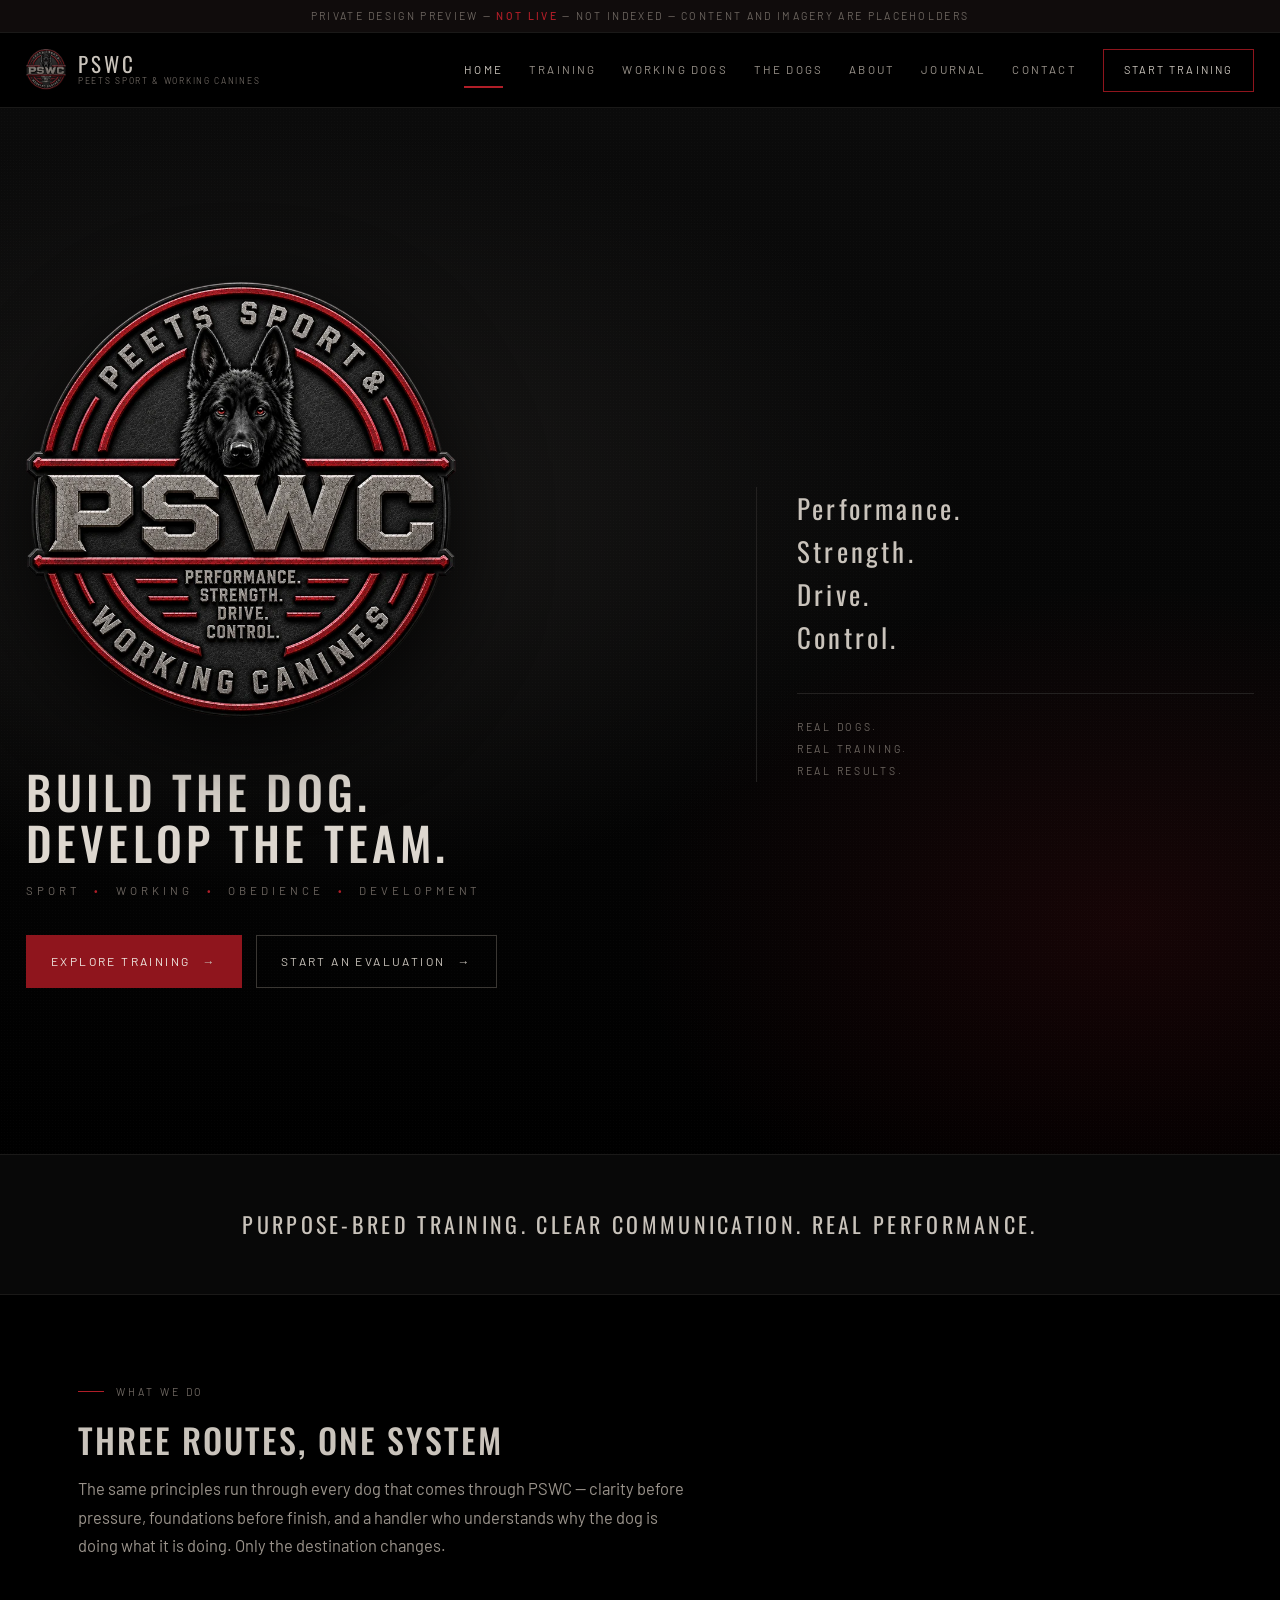
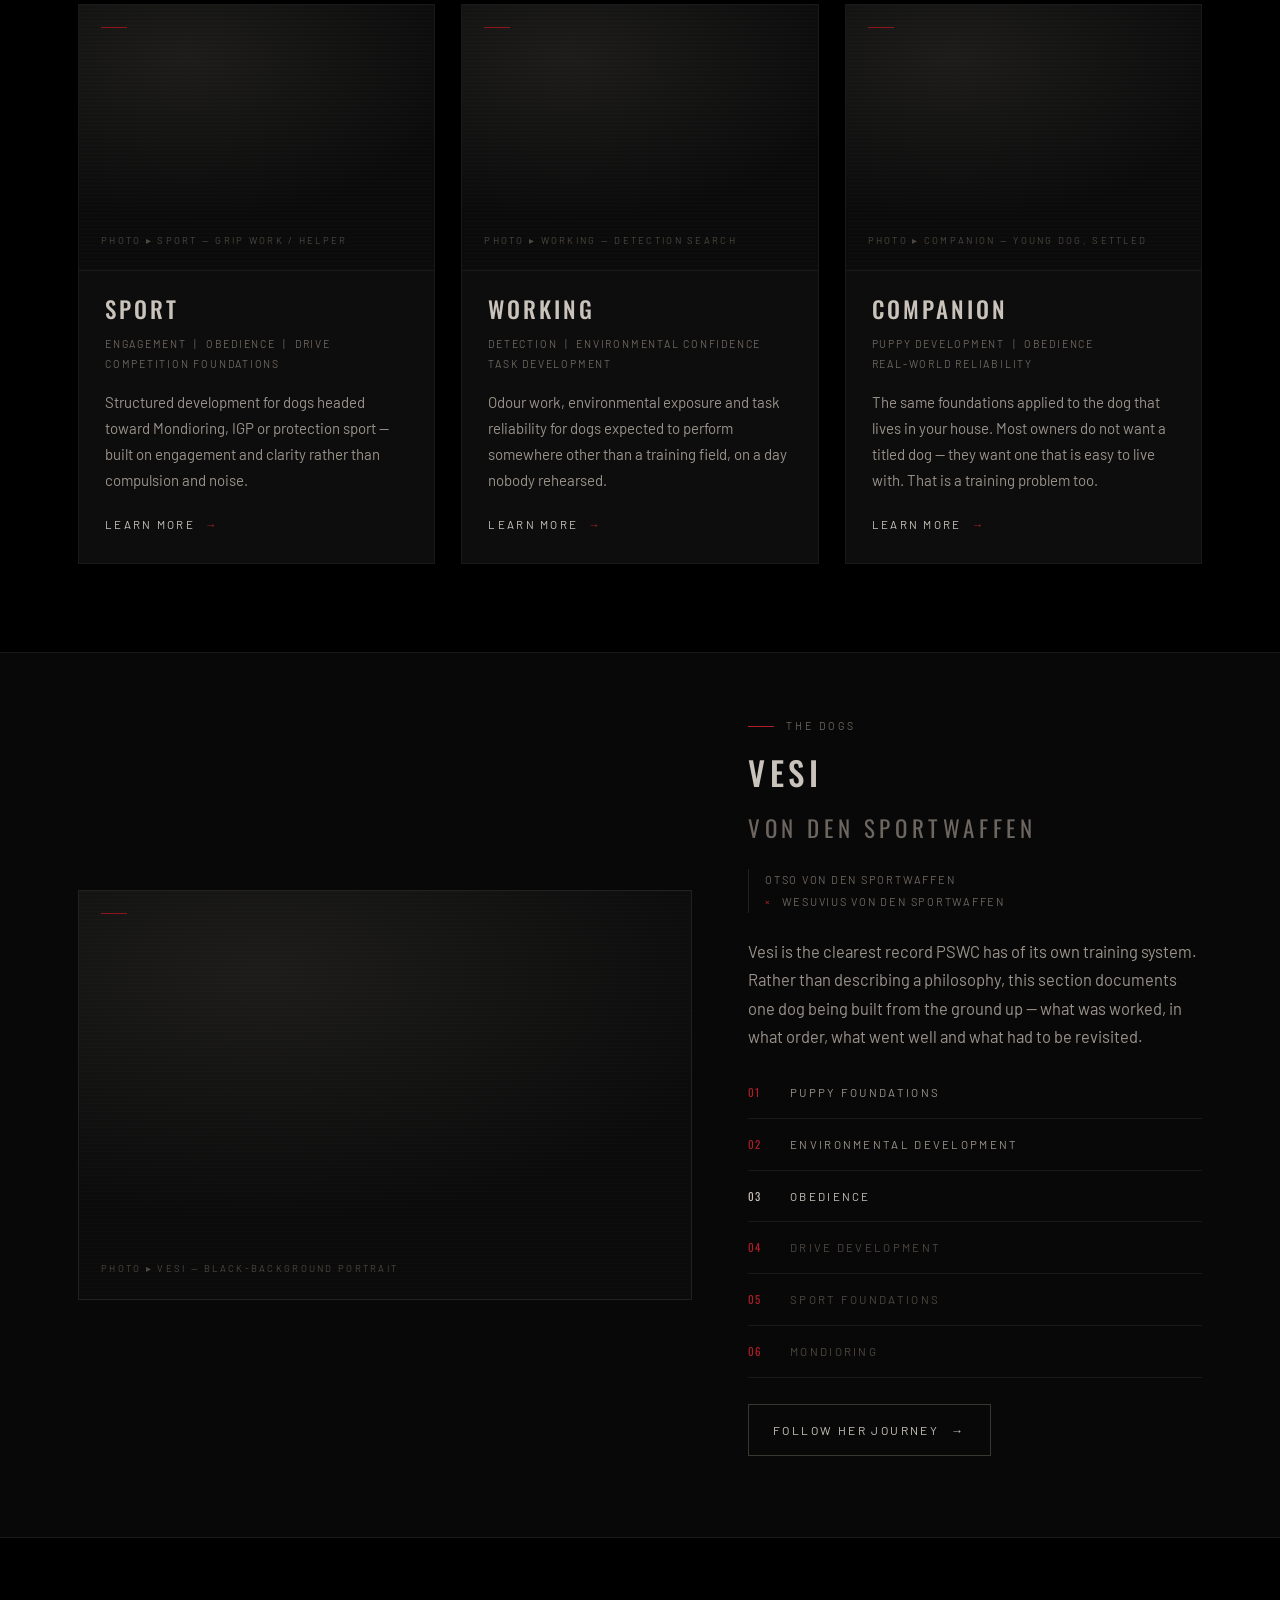
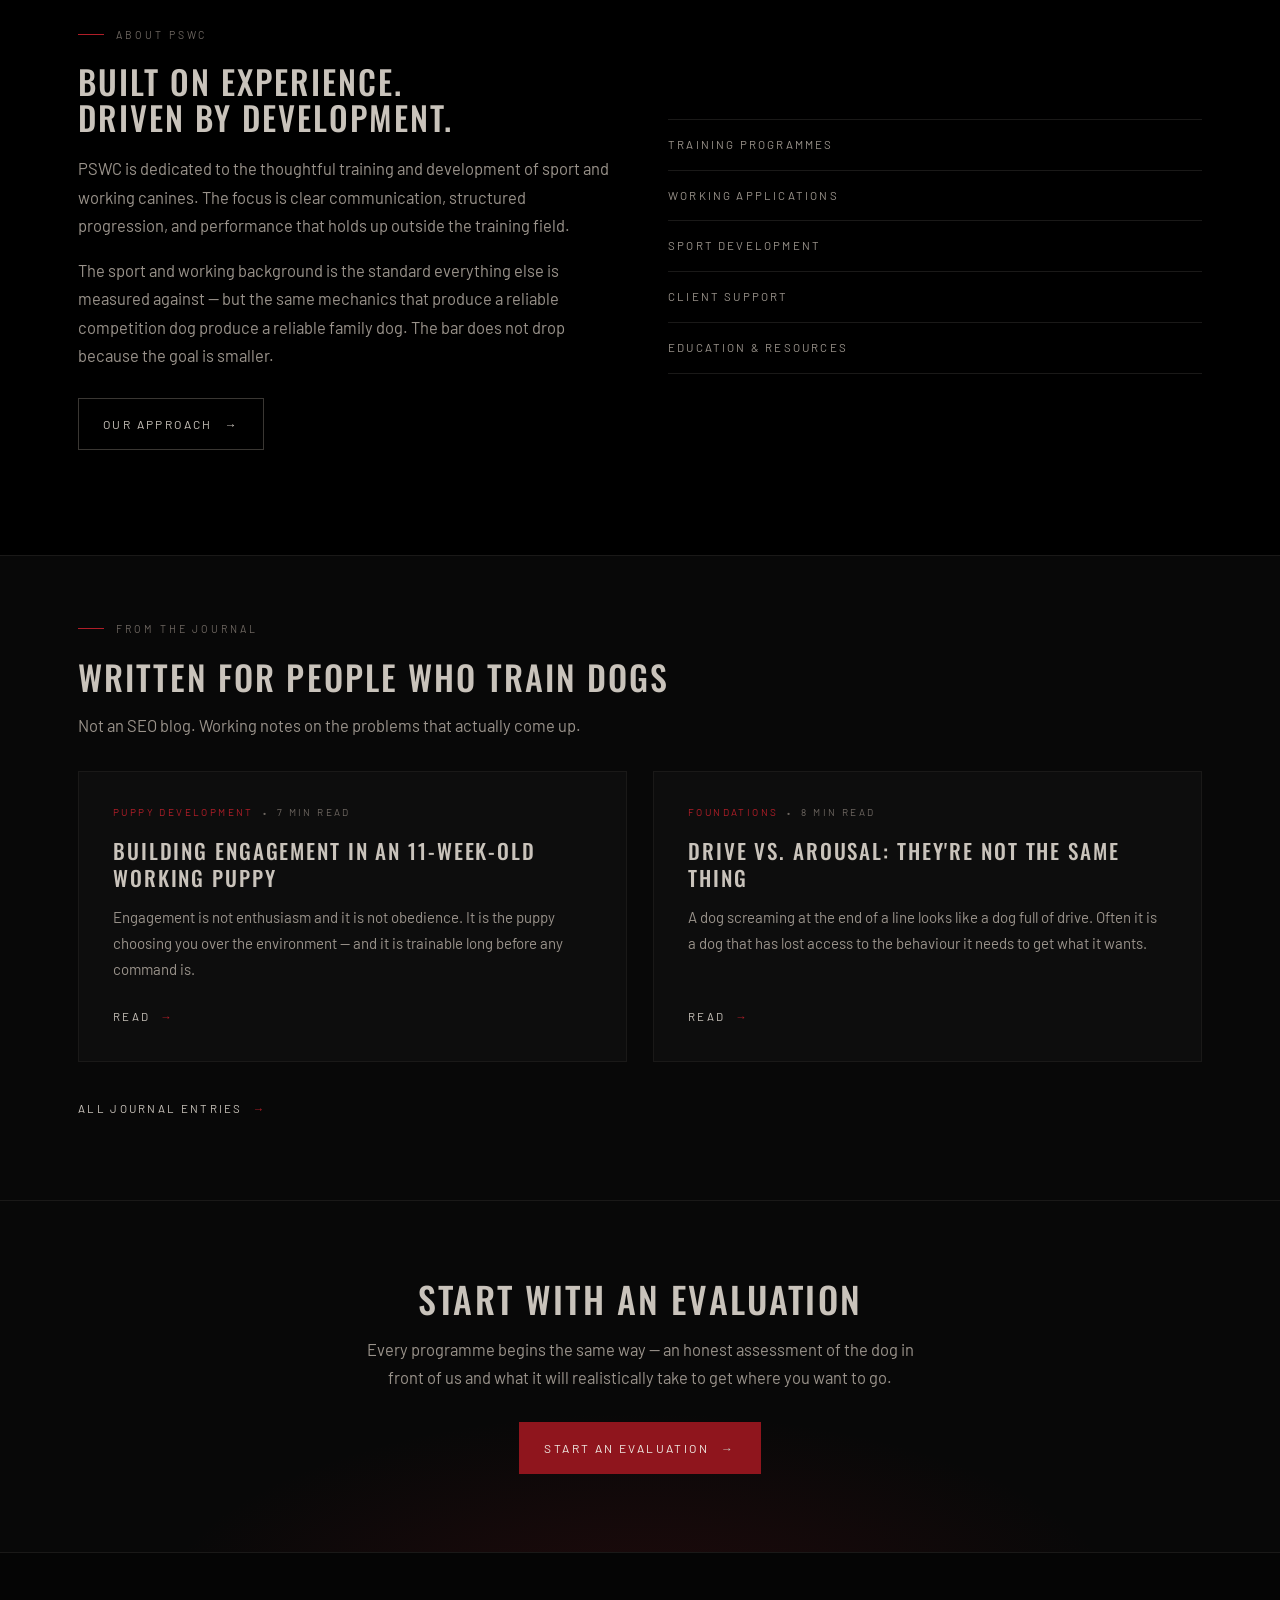
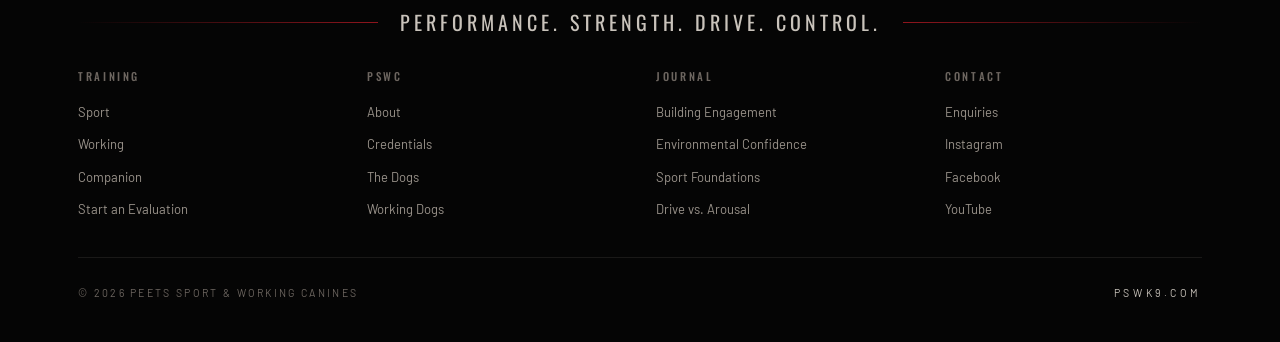
==== pswc/index.html @ 01bd0125 "Add PSWC design preview under /pswc Private, non-live preview of a site for Scott (Peets Sport & Wor" ====
<!doctype html>
<html lang="en">
<head>
<meta charset="utf-8">
<meta name="viewport" content="width=device-width, initial-scale=1">
<title>Home | PSWC — Peets Sport &amp; Working Canines</title>
<meta name="description" content="PSWC — Peets Sport & Working Canines. Sport, working and companion dog training. Performance. Strength. Drive. Control.">

<!-- ==== PRIVATE PREVIEW: keep search engines out ==================== -->
<meta name="robots" content="noindex, nofollow, noarchive, nosnippet, noimageindex, notranslate">
<meta name="googlebot" content="noindex, nofollow, noarchive, nosnippet, noimageindex">
<meta name="bingbot" content="noindex, nofollow, noarchive, nosnippet">
<meta name="slurp" content="noindex, nofollow">
<meta name="duckduckbot" content="noindex, nofollow">
<meta name="baiduspider" content="noindex, nofollow">
<meta name="yandex" content="noindex, nofollow">
<meta name="AdsBot-Google" content="noindex, nofollow">
<meta name="GPTBot" content="noindex, nofollow">
<meta name="CCBot" content="noindex, nofollow">
<meta name="ClaudeBot" content="noindex, nofollow">
<meta name="referrer" content="no-referrer">
<!-- No Open Graph / Twitter cards on purpose: nothing to unfurl in link previews. -->
<!-- ================================================================== -->

<link rel="icon" href="assets/img/favicon.png" type="image/png">
<link rel="preconnect" href="https://fonts.googleapis.com">
<link rel="preconnect" href="https://fonts.gstatic.com" crossorigin>
<link href="https://fonts.googleapis.com/css2?family=Oswald:wght@300;400;500;600&family=Barlow:wght@300;400;500;600&display=swap" rel="stylesheet">
<link rel="stylesheet" href="assets/css/site.css">
</head>
<body>

<!-- Delete this strip before the site goes live -->
<div class="preview-strip">Private design preview &mdash; <b>not live</b> &mdash; not indexed &mdash; content and imagery are placeholders</div>

<header class="nav">
  <div class="nav-inner">
    <a class="brand" href="index.html">
      <img src="assets/img/pswc-mark.png" alt="PSWC seal">
      <span class="brand-text">
        <span class="b1">PSWC</span>
        <span class="b2">Peets Sport &amp; Working Canines</span>
      </span>
    </a>
    <button class="nav-toggle" aria-expanded="false" aria-controls="navLinks">Menu</button>
    <nav class="nav-links" id="navLinks">
      <a href="index.html" class="is-active">Home</a>
      <a href="training.html">Training</a>
      <a href="working-dogs.html">Working Dogs</a>
      <a href="the-dogs.html">The Dogs</a>
      <a href="about.html">About</a>
      <a href="journal.html">Journal</a>
      <a href="contact.html">Contact</a>
      <a href="contact.html" class="nav-cta">Start Training</a>
    </nav>
  </div>
</header>

<main>

  <section class="hero">
    <div class="hero-inner">
      <div>
        <picture>
          <source srcset="assets/img/pswc-logo.webp" type="image/webp">
          <img class="hero-logo" src="assets/img/pswc-logo.png" alt="Peets Sport &amp; Working Canines">
        </picture>
        <h1>Build the dog.<br>Develop the team.</h1>
        <p class="sub">Sport <span>&bull;</span> Working <span>&bull;</span> Obedience <span>&bull;</span> Development</p>
        <div class="hero-actions">
          <a class="btn btn-primary" href="training.html">Explore Training <span class="arw">&rarr;</span></a>
          <a class="btn btn-ghost" href="contact.html">Start an Evaluation <span class="arw">&rarr;</span></a>
        </div>
      </div>
      <aside class="hero-side">
        <div class="pillars">
          <span>Performance.</span>
          <span>Strength.</span>
          <span>Drive.</span>
          <span>Control.</span>
        </div>
        <div class="kicker">
          Real dogs.<br>Real training.<br>Real results.
        </div>
      </aside>
    </div>
  </section>

  <div class="band">
    <div class="wrap">
      <p>Purpose-bred training. Clear communication. Real performance.</p>
    </div>
  </div>

  <section>
    <div class="wrap">
      <div class="section-head">
        <div class="eyebrow">What we do</div>
        <h2>Three routes, one system</h2>
        <p>The same principles run through every dog that comes through PSWC &mdash; clarity before pressure, foundations before finish, and a handler who understands why the dog is doing what it is doing. Only the destination changes.</p>
      </div>
      <div class="cards">

        <a class="card" href="training.html#sport">
          <div class="plate ratio-4x3"><span class="slot">Photo &#9656; Sport &mdash; grip work / helper</span></div>
          <div class="card-body">
            <h3>Sport</h3>
            <div class="tags">Engagement &nbsp;|&nbsp; Obedience &nbsp;|&nbsp; Drive<br>Competition Foundations</div>
            <p>Structured development for dogs headed toward Mondioring, IGP or protection sport &mdash; built on engagement and clarity rather than compulsion and noise.</p>
            <span class="link-more">Learn more <span class="arw">&rarr;</span></span>
          </div>
        </a>

        <a class="card" href="training.html#working">
          <div class="plate ratio-4x3"><span class="slot">Photo &#9656; Working &mdash; detection search</span></div>
          <div class="card-body">
            <h3>Working</h3>
            <div class="tags">Detection &nbsp;|&nbsp; Environmental Confidence<br>Task Development</div>
            <p>Odour work, environmental exposure and task reliability for dogs expected to perform somewhere other than a training field, on a day nobody rehearsed.</p>
            <span class="link-more">Learn more <span class="arw">&rarr;</span></span>
          </div>
        </a>

        <a class="card" href="training.html#companion">
          <div class="plate ratio-4x3"><span class="slot">Photo &#9656; Companion &mdash; young dog, settled</span></div>
          <div class="card-body">
            <h3>Companion</h3>
            <div class="tags">Puppy Development &nbsp;|&nbsp; Obedience<br>Real-World Reliability</div>
            <p>The same foundations applied to the dog that lives in your house. Most owners do not want a titled dog &mdash; they want one that is easy to live with. That is a training problem too.</p>
            <span class="link-more">Learn more <span class="arw">&rarr;</span></span>
          </div>
        </a>

      </div>
    </div>
  </section>

  <section class="tight" style="background:#080808;border-top:1px solid #1a1918;border-bottom:1px solid #1a1918">
    <div class="wrap">
      <div class="split wide-left">
        <div class="plate ratio-3x2"><span class="slot">Photo &#9656; Vesi &mdash; black-background portrait</span></div>
        <div>
          <div class="eyebrow">The Dogs</div>
          <h2 class="dog-name">Vesi</h2>
          <div class="dog-kennel">von den Sportwaffen</div>
          <div class="pedigree">
            Otso von den Sportwaffen<br>
            <span class="x">&times;</span> Wesuvius von den Sportwaffen
          </div>
          <p>Vesi is the clearest record PSWC has of its own training system. Rather than describing a philosophy, this section documents one dog being built from the ground up &mdash; what was worked, in what order, what went well and what had to be revisited.</p>
          <ul class="steps">
            <li><span class="n">01</span> Puppy Foundations</li>
            <li><span class="n">02</span> Environmental Development</li>
            <li class="is-current"><span class="n">03</span> Obedience</li>
            <li class="is-future"><span class="n">04</span> Drive Development</li>
            <li class="is-future"><span class="n">05</span> Sport Foundations</li>
            <li class="is-future"><span class="n">06</span> Mondioring</li>
          </ul>
          <p style="margin-top:26px"><a class="btn btn-ghost" href="the-dogs.html">Follow her journey <span class="arw">&rarr;</span></a></p>
        </div>
      </div>
    </div>
  </section>

  <section>
    <div class="wrap">
      <div class="split">
        <div>
          <div class="eyebrow">About PSWC</div>
          <h2>Built on experience.<br>Driven by development.</h2>
          <p>PSWC is dedicated to the thoughtful training and development of sport and working canines. The focus is clear communication, structured progression, and performance that holds up outside the training field.</p>
          <p>The sport and working background is the standard everything else is measured against &mdash; but the same mechanics that produce a reliable competition dog produce a reliable family dog. The bar does not drop because the goal is smaller.</p>
          <p style="margin-top:28px"><a class="btn btn-ghost" href="about.html">Our approach <span class="arw">&rarr;</span></a></p>
        </div>
        <div>
          <ul class="rules">
            <li>Training Programmes</li>
            <li>Working Applications</li>
            <li>Sport Development</li>
            <li>Client Support</li>
            <li>Education &amp; Resources</li>
          </ul>
        </div>
      </div>
    </div>
  </section>

  <section class="tight" style="background:#080808;border-top:1px solid #1a1918">
    <div class="wrap">
      <div class="section-head" style="margin-bottom:32px">
        <div class="eyebrow">From the Journal</div>
        <h2>Written for people who train dogs</h2>
        <p>Not an SEO blog. Working notes on the problems that actually come up.</p>
      </div>
      <div class="posts">
        <a class="post" href="journal-engagement.html">
          <div class="meta"><em>Puppy Development</em> &nbsp;&bull;&nbsp; 7 min read</div>
          <h3>Building Engagement in an 11-Week-Old Working Puppy</h3>
          <p>Engagement is not enthusiasm and it is not obedience. It is the puppy choosing you over the environment &mdash; and it is trainable long before any command is.</p>
          <span class="link-more">Read <span class="arw">&rarr;</span></span>
        </a>
        <a class="post" href="journal-drive-vs-arousal.html">
          <div class="meta"><em>Foundations</em> &nbsp;&bull;&nbsp; 8 min read</div>
          <h3>Drive vs. Arousal: They're Not the Same Thing</h3>
          <p>A dog screaming at the end of a line looks like a dog full of drive. Often it is a dog that has lost access to the behaviour it needs to get what it wants.</p>
          <span class="link-more">Read <span class="arw">&rarr;</span></span>
        </a>
      </div>
      <p style="margin-top:30px"><a class="link-more" href="journal.html">All journal entries <span class="arw">&rarr;</span></a></p>
    </div>
  </section>

  <div class="cta-band">
    <div class="wrap">
      <h2>Start with an evaluation</h2>
      <p>Every programme begins the same way &mdash; an honest assessment of the dog in front of us and what it will realistically take to get where you want to go.</p>
      <a class="btn btn-primary" href="contact.html">Start an Evaluation <span class="arw">&rarr;</span></a>
    </div>
  </div>

</main>

  <footer class="footer">
    <div class="wrap">
      <div class="footer-rule">
        <span></span>
        <p>Performance. Strength. Drive. Control.</p>
        <span></span>
      </div>
      <div class="footer-cols">
        <div>
          <h4>Training</h4>
          <a href="training.html">Sport</a>
          <a href="training.html#working">Working</a>
          <a href="training.html#companion">Companion</a>
          <a href="contact.html">Start an Evaluation</a>
        </div>
        <div>
          <h4>PSWC</h4>
          <a href="about.html">About</a>
          <a href="about.html#credentials">Credentials</a>
          <a href="the-dogs.html">The Dogs</a>
          <a href="working-dogs.html">Working Dogs</a>
        </div>
        <div>
          <h4>Journal</h4>
          <a href="journal-engagement.html">Building Engagement</a>
          <a href="journal-environmental-confidence.html">Environmental Confidence</a>
          <a href="journal-sport-foundations.html">Sport Foundations</a>
          <a href="journal-drive-vs-arousal.html">Drive vs. Arousal</a>
        </div>
        <div>
          <h4>Contact</h4>
          <a href="contact.html">Enquiries</a>
          <a href="#" data-slot="instagram">Instagram</a>
          <a href="#" data-slot="facebook">Facebook</a>
          <a href="#" data-slot="youtube">YouTube</a>
        </div>
      </div>
      <div class="footer-base">
        <div>&copy; 2026 Peets Sport &amp; Working Canines</div>
        <div class="dom">PSWK9.COM</div>
      </div>
    </div>
  </footer>

  <script>
    document.querySelector('.nav-toggle').addEventListener('click', function () {
      var links = document.getElementById('navLinks');
      var open = links.classList.toggle('is-open');
      this.setAttribute('aria-expanded', open ? 'true' : 'false');
    });
  </script>

</body>
</html>
---- pswc/assets/css/site.css ----
/* ==========================================================================
   PSWC — Peets Sport & Working Canines
   Private design preview. Palette sampled from the PSWC seal:
   black / stone-gray / oxblood.
   ========================================================================== */

:root{
  --black:#000000;
  --ink:#080808;
  --panel:#0d0d0d;
  --panel-2:#131313;
  --line:#232120;
  --line-soft:#1a1918;

  --stone:#c9c3bb;        /* headings */
  --stone-mid:#9a938b;    /* body */
  --stone-dim:#6d6660;    /* meta */

  --ox:#8f151d;           /* oxblood — used sparingly */
  --ox-bright:#b01e28;
  --ox-glow:rgba(143,21,29,.45);

  --measure:68ch;
  --wrap:1180px;
  --nav-h:74px;

  --f-display:'Oswald','Barlow Condensed','Arial Narrow',sans-serif;
  --f-body:'Barlow','Helvetica Neue',Arial,sans-serif;
}

*{box-sizing:border-box}
html{-webkit-text-size-adjust:100%;scroll-behavior:smooth}
body{
  margin:0;
  background:var(--black);
  color:var(--stone-mid);
  font-family:var(--f-body);
  font-size:16.5px;
  line-height:1.72;
  -webkit-font-smoothing:antialiased;
}
img{max-width:100%;display:block}
a{color:inherit}

h1,h2,h3,h4,.display{
  font-family:var(--f-display);
  font-weight:500;
  color:var(--stone);
  text-transform:uppercase;
  letter-spacing:.06em;
  line-height:1.1;
  margin:0;
}

.wrap{max-width:var(--wrap);margin:0 auto;padding:0 28px}
.wrap-narrow{max-width:760px;margin:0 auto;padding:0 28px}

/* ---------- preview strip (delete this block + the markup to go live) ---- */
.preview-strip{
  background:#100c0c;
  border-bottom:1px solid var(--line-soft);
  color:var(--stone-dim);
  font-size:10.5px;
  letter-spacing:.22em;
  text-transform:uppercase;
  text-align:center;
  padding:7px 16px;
}
.preview-strip b{color:var(--ox-bright);font-weight:500}

/* ---------- nav ---------------------------------------------------------- */
.nav{
  position:sticky;top:0;z-index:60;
  background:rgba(0,0,0,.92);
  backdrop-filter:blur(9px);
  border-bottom:1px solid var(--line-soft);
}
.nav-inner{
  max-width:1320px;margin:0 auto;padding:0 26px;
  height:var(--nav-h);
  display:flex;align-items:center;gap:34px;
}
.brand{display:flex;align-items:center;gap:12px;text-decoration:none;flex:0 0 auto}
.brand img{width:40px;height:auto}
.brand-text{line-height:1}
.brand-text .b1{
  font-family:var(--f-display);font-size:21px;letter-spacing:.14em;
  color:var(--stone);display:block;
}
.brand-text .b2{
  font-family:var(--f-body);font-size:8.5px;letter-spacing:.2em;
  color:var(--stone-dim);text-transform:uppercase;display:block;margin-top:3px;
}
.nav-links{display:flex;align-items:center;gap:26px;margin-left:auto}
.nav-links a{
  font-family:var(--f-body);
  font-size:11.5px;letter-spacing:.19em;text-transform:uppercase;
  color:var(--stone-mid);text-decoration:none;
  padding:6px 0;position:relative;white-space:nowrap;
  transition:color .18s ease;
}
.nav-links a:hover{color:var(--stone)}
.nav-links a::after{
  content:"";position:absolute;left:0;right:0;bottom:-2px;height:2px;
  background:var(--ox-bright);transform:scaleX(0);transform-origin:left;
  transition:transform .22s ease;
}
.nav-links a:hover::after,.nav-links a.is-active::after{transform:scaleX(1)}
.nav-links a.is-active{color:var(--stone)}

.nav-cta{
  border:1px solid var(--ox);
  color:var(--stone)!important;
  padding:11px 20px!important;
  font-size:11px!important;letter-spacing:.2em;
  transition:background .2s ease,border-color .2s ease;
}
.nav-cta::after{display:none}
.nav-cta:hover{background:var(--ox);border-color:var(--ox-bright)}

.nav-toggle{
  display:none;margin-left:auto;background:none;border:1px solid var(--line);
  color:var(--stone);font-family:var(--f-body);font-size:11px;letter-spacing:.2em;
  text-transform:uppercase;padding:9px 14px;cursor:pointer;
}

/* ---------- buttons ------------------------------------------------------ */
.btn{
  display:inline-flex;align-items:center;gap:12px;
  font-family:var(--f-body);font-size:12px;letter-spacing:.2em;text-transform:uppercase;
  text-decoration:none;padding:15px 24px;border:1px solid transparent;
  transition:background .2s ease,border-color .2s ease,color .2s ease,gap .2s ease;
}
.btn .arw{color:var(--stone);transition:transform .2s ease}
.btn:hover .arw{transform:translateX(4px)}
.btn-primary{background:var(--ox);color:#efe9e2;border-color:var(--ox)}
.btn-primary:hover{background:var(--ox-bright);border-color:var(--ox-bright)}
.btn-ghost{border-color:#3a3733;color:var(--stone)}
.btn-ghost:hover{border-color:var(--stone-dim);background:rgba(255,255,255,.03)}

.link-more{
  display:inline-flex;align-items:center;gap:10px;
  font-size:11.5px;letter-spacing:.2em;text-transform:uppercase;
  color:var(--stone);text-decoration:none;
}
.link-more .arw{color:var(--ox-bright);transition:transform .2s ease}
.link-more:hover .arw{transform:translateX(5px)}

/* ---------- eyebrow ------------------------------------------------------ */
.eyebrow{
  display:flex;align-items:center;gap:12px;
  font-size:10.5px;letter-spacing:.28em;text-transform:uppercase;
  color:var(--stone-dim);margin-bottom:20px;
}
.eyebrow::before{content:"";width:26px;height:1px;background:var(--ox-bright);flex:0 0 auto}

/* ---------- hero --------------------------------------------------------- */
.hero{
  position:relative;overflow:hidden;
  border-bottom:1px solid var(--line-soft);
  background:
    radial-gradient(1100px 620px at 22% 38%, #1b1a19 0%, rgba(10,10,10,0) 62%),
    radial-gradient(760px 520px at 88% 78%, rgba(143,21,29,.14) 0%, rgba(0,0,0,0) 65%),
    linear-gradient(180deg,#0b0b0b 0%, #000 100%);
}
.hero::after{ /* fine grain so the flat black doesn't band */
  content:"";position:absolute;inset:0;pointer-events:none;opacity:.5;
  background-image:radial-gradient(rgba(255,255,255,.035) 1px, transparent 1px);
  background-size:3px 3px;
}
.hero-inner{
  position:relative;z-index:2;
  max-width:1320px;margin:0 auto;padding:86px 26px 78px;
  display:grid;grid-template-columns:minmax(0,1.15fr) minmax(0,.85fr);
  gap:56px;align-items:center;
}
.hero-logo{width:min(430px,80%);margin:0 0 34px;filter:drop-shadow(0 22px 44px rgba(0,0,0,.85))}
.hero h1{
  font-size:clamp(30px,3.6vw,46px);letter-spacing:.09em;color:#ddd7cf;
  margin-bottom:14px;
}
.hero .sub{
  font-size:11.5px;letter-spacing:.34em;text-transform:uppercase;
  color:var(--stone-dim);margin-bottom:34px;
}
.hero .sub span{color:var(--ox-bright);margin:0 8px}
.hero-actions{display:flex;flex-wrap:wrap;gap:14px}

.hero-side{border-left:1px solid var(--line);padding-left:40px}
.hero-side .pillars{
  font-family:var(--f-display);font-size:clamp(20px,2.1vw,27px);
  letter-spacing:.12em;color:var(--stone);line-height:1.6;
}
.hero-side .pillars span{display:block}
.hero-side .kicker{
  margin-top:34px;padding-top:22px;border-top:1px solid var(--line);
  font-size:10.5px;letter-spacing:.26em;text-transform:uppercase;color:var(--stone-dim);
  line-height:2.1;
}

/* ---------- statement band ---------------------------------------------- */
.band{
  border-bottom:1px solid var(--line-soft);
  background:var(--ink);
  padding:52px 0;text-align:center;
}
.band p{
  margin:0 auto;max-width:900px;
  font-family:var(--f-display);font-size:clamp(15px,1.85vw,22px);
  letter-spacing:.15em;text-transform:uppercase;color:var(--stone);line-height:1.6;
}

/* ---------- sections ----------------------------------------------------- */
section{padding:88px 0}
section.tight{padding:64px 0}
.section-head{margin-bottom:44px;max-width:720px}
.section-head h2{font-size:clamp(24px,2.7vw,34px);margin-bottom:16px}
.section-head p{margin:0;max-width:var(--measure)}

/* ---------- photo plate (placeholder for Scott's own photography) -------- */
.plate{
  position:relative;
  background:
    radial-gradient(120% 90% at 30% 20%, #1d1c1b 0%, #0b0b0b 68%),
    linear-gradient(160deg,#151413 0%,#070707 100%);
  border:1px solid var(--line);
  display:flex;align-items:flex-end;justify-content:flex-start;
  overflow:hidden;
}
.plate::before{
  content:"";position:absolute;inset:0;
  background-image:linear-gradient(rgba(255,255,255,.02) 1px,transparent 1px);
  background-size:100% 4px;opacity:.6;
}
.plate::after{
  content:"";position:absolute;left:22px;top:22px;width:26px;height:1px;background:var(--ox);
}
.plate .slot{
  position:relative;z-index:2;padding:22px;
  font-size:9.5px;letter-spacing:.24em;text-transform:uppercase;color:#4e4842;
}
.plate.ratio-4x3{aspect-ratio:4/3}
.plate.ratio-3x2{aspect-ratio:3/2}
.plate.ratio-1x1{aspect-ratio:1/1}
.plate.ratio-tall{aspect-ratio:3/4}
.plate.ratio-wide{aspect-ratio:16/7}

/* ---------- three cards -------------------------------------------------- */
.cards{display:grid;grid-template-columns:repeat(3,1fr);gap:26px}
.card{
  background:var(--panel);border:1px solid var(--line-soft);
  display:flex;flex-direction:column;
  text-decoration:none;
  transition:border-color .25s ease,transform .25s ease,background .25s ease;
}
.card:hover{border-color:#3a3330;transform:translateY(-4px);background:var(--panel-2)}
.card .plate{border:0;border-bottom:1px solid var(--line-soft)}
.card-body{padding:26px 26px 28px;display:flex;flex-direction:column;flex:1}
.card-body h3{font-size:23px;letter-spacing:.13em;margin-bottom:12px}
.card-body .tags{
  font-size:10.5px;letter-spacing:.17em;text-transform:uppercase;
  color:var(--stone-dim);line-height:1.9;margin-bottom:16px;
}
.card-body p{margin:0 0 22px;font-size:15px}
.card-body .link-more{margin-top:auto}

/* ---------- split -------------------------------------------------------- */
.split{display:grid;grid-template-columns:minmax(0,1fr) minmax(0,1fr);gap:56px;align-items:center}
.split.wide-left{grid-template-columns:minmax(0,1.15fr) minmax(0,.85fr)}
.split h2{font-size:clamp(24px,2.6vw,33px);margin-bottom:18px}

/* ---------- dog feature -------------------------------------------------- */
.dog-name{font-size:clamp(38px,5vw,60px);letter-spacing:.14em;margin-bottom:6px}
.dog-kennel{
  font-family:var(--f-display);font-size:clamp(17px,2vw,23px);
  letter-spacing:.2em;color:var(--stone-dim);text-transform:uppercase;margin-bottom:20px;
}
.pedigree{
  font-size:11px;letter-spacing:.16em;text-transform:uppercase;
  color:var(--stone-dim);line-height:2;margin-bottom:24px;
  border-left:1px solid var(--line);padding-left:16px;
}
.pedigree .x{color:var(--ox-bright);margin-right:6px}

/* ---------- progression list -------------------------------------------- */
.steps{list-style:none;margin:0;padding:0}
.steps li{
  border-bottom:1px solid var(--line-soft);
  padding:16px 0 15px;
  display:flex;align-items:baseline;gap:16px;
  font-size:11.5px;letter-spacing:.2em;text-transform:uppercase;color:var(--stone-mid);
}
.steps li .n{
  font-family:var(--f-display);font-size:11px;color:var(--ox-bright);
  letter-spacing:.1em;flex:0 0 26px;
}
.steps li.is-current{color:var(--stone)}
.steps li.is-current .n{color:var(--stone)}
.steps li.is-future{color:#4e4842}

/* ---------- stage blocks (The Dogs) ------------------------------------- */
.stage{
  display:grid;grid-template-columns:190px minmax(0,1fr);gap:36px;
  padding:34px 0;border-top:1px solid var(--line-soft);
}
.stage:last-child{border-bottom:1px solid var(--line-soft)}
.stage .stage-meta .num{
  font-family:var(--f-display);font-size:36px;color:#26221f;letter-spacing:.05em;display:block;
}
.stage .stage-meta .when{
  font-size:10.5px;letter-spacing:.22em;text-transform:uppercase;color:var(--stone-dim);
  margin-top:6px;display:block;
}
.stage h3{font-size:20px;letter-spacing:.13em;margin-bottom:12px}
.stage p{margin:0 0 12px;max-width:var(--measure)}
.stage p:last-child{margin-bottom:0}
.stage .status{
  display:inline-block;margin-top:8px;
  font-size:9.5px;letter-spacing:.22em;text-transform:uppercase;
  color:var(--ox-bright);border:1px solid rgba(143,21,29,.5);padding:5px 10px;
}
.stage .status.done{color:var(--stone-dim);border-color:var(--line)}

/* ---------- feature list with rules ------------------------------------- */
.rules{list-style:none;margin:0;padding:0}
.rules li{
  border-bottom:1px solid var(--line-soft);padding:15px 0;
  font-size:11.5px;letter-spacing:.19em;text-transform:uppercase;color:var(--stone-mid);
}
.rules li:first-child{border-top:1px solid var(--line-soft)}

/* ---------- programme blocks -------------------------------------------- */
.prog{
  border:1px solid var(--line-soft);background:var(--panel);
  padding:0;margin-bottom:26px;
  display:grid;grid-template-columns:minmax(0,.9fr) minmax(0,1.1fr);
}
.prog .plate{border:0;border-right:1px solid var(--line-soft)}
.prog-body{padding:36px 38px}
.prog-body h3{font-size:24px;letter-spacing:.14em;margin-bottom:8px}
.prog-body .who{
  font-size:10.5px;letter-spacing:.22em;text-transform:uppercase;
  color:var(--ox-bright);margin-bottom:18px;
}
.prog-body p{margin:0 0 18px}
.prog-body ul{margin:0 0 20px;padding:0;list-style:none}
.prog-body ul li{
  padding:7px 0 7px 20px;position:relative;font-size:15px;
  border-bottom:1px solid var(--line-soft);
}
.prog-body ul li::before{
  content:"";position:absolute;left:0;top:17px;width:8px;height:1px;background:var(--ox);
}
.prog-note{
  font-size:11px;letter-spacing:.16em;text-transform:uppercase;color:var(--stone-dim);
  border-top:1px solid var(--line);padding-top:16px;
}

/* ---------- journal ------------------------------------------------------ */
.posts{display:grid;grid-template-columns:repeat(2,1fr);gap:26px}
.post{
  background:var(--panel);border:1px solid var(--line-soft);
  padding:32px 34px 34px;text-decoration:none;display:flex;flex-direction:column;
  transition:border-color .25s ease,transform .25s ease,background .25s ease;
}
.post:hover{border-color:#3a3330;transform:translateY(-4px);background:var(--panel-2)}
.post .meta{
  font-size:10px;letter-spacing:.24em;text-transform:uppercase;
  color:var(--stone-dim);margin-bottom:16px;
}
.post .meta em{font-style:normal;color:var(--ox-bright)}
.post h3{font-size:21px;letter-spacing:.09em;line-height:1.28;margin-bottom:14px}
.post p{margin:0 0 24px;font-size:15px}
.post .link-more{margin-top:auto}

/* ---------- article ------------------------------------------------------ */
.article-head{
  border-bottom:1px solid var(--line-soft);
  background:linear-gradient(180deg,#0c0c0c,#000);
  padding:72px 0 56px;
}
.article-head h1{font-size:clamp(28px,3.4vw,42px);letter-spacing:.05em;line-height:1.16;margin-bottom:18px}
.article-head .meta{
  font-size:10.5px;letter-spacing:.24em;text-transform:uppercase;color:var(--stone-dim);
}
.article-head .meta em{font-style:normal;color:var(--ox-bright)}
.prose{padding:64px 0 80px}
.prose p,.prose ul,.prose ol{max-width:var(--measure)}
.prose p{margin:0 0 22px}
.prose h2{font-size:22px;letter-spacing:.12em;margin:44px 0 16px}
.prose h3{font-size:16px;letter-spacing:.14em;margin:32px 0 12px;color:var(--stone-mid)}
.prose ul,.prose ol{margin:0 0 24px;padding-left:20px}
.prose li{margin-bottom:9px}
.prose blockquote{
  margin:32px 0;padding:4px 0 4px 24px;border-left:2px solid var(--ox);
  font-family:var(--f-display);font-size:19px;letter-spacing:.06em;
  text-transform:uppercase;color:var(--stone);line-height:1.5;max-width:var(--measure);
}
.prose strong{color:var(--stone);font-weight:500}
.prose hr{border:0;border-top:1px solid var(--line-soft);margin:44px 0}
.article-nav{
  border-top:1px solid var(--line-soft);padding-top:28px;margin-top:8px;
  display:flex;justify-content:space-between;gap:20px;flex-wrap:wrap;
}

/* ---------- contact ------------------------------------------------------ */
.form{display:grid;gap:20px;max-width:640px}
.field label{
  display:block;font-size:10.5px;letter-spacing:.22em;text-transform:uppercase;
  color:var(--stone-dim);margin-bottom:9px;
}
.field input,.field select,.field textarea{
  width:100%;background:#0b0b0b;border:1px solid var(--line);color:var(--stone);
  font-family:var(--f-body);font-size:15px;padding:13px 14px;
}
.field input:focus,.field select:focus,.field textarea:focus{
  outline:none;border-color:var(--ox);box-shadow:0 0 0 1px var(--ox-glow);
}
.field textarea{min-height:150px;resize:vertical}
.form-note{
  font-size:10.5px;letter-spacing:.18em;text-transform:uppercase;
  color:var(--stone-dim);border-left:1px solid var(--ox);padding-left:14px;line-height:1.9;
}
.contact-facts{list-style:none;margin:0;padding:0}
.contact-facts li{border-bottom:1px solid var(--line-soft);padding:18px 0}
.contact-facts .k{
  display:block;font-size:10px;letter-spacing:.24em;text-transform:uppercase;
  color:var(--stone-dim);margin-bottom:6px;
}
.contact-facts .v{color:var(--stone);font-size:15px}

/* placeholder token — anything Scott still needs to supply */
.tbc{
  color:#6d6660;border-bottom:1px dashed #4a443f;
  font-size:.92em;letter-spacing:.06em;
}

/* ---------- cta band ----------------------------------------------------- */
.cta-band{
  border-top:1px solid var(--line-soft);
  background:
    radial-gradient(700px 300px at 50% 120%, rgba(143,21,29,.18), rgba(0,0,0,0) 70%),
    var(--ink);
  padding:78px 0;text-align:center;
}
.cta-band h2{font-size:clamp(24px,3vw,36px);margin-bottom:16px}
.cta-band p{max-width:560px;margin:0 auto 30px}

/* ---------- footer ------------------------------------------------------- */
.footer{border-top:1px solid var(--line-soft);background:#050505;padding:52px 0 40px}
.footer-rule{display:flex;align-items:center;gap:22px;margin-bottom:30px}
.footer-rule span{height:1px;background:linear-gradient(90deg,rgba(143,21,29,0),var(--ox));flex:1}
.footer-rule span:last-child{background:linear-gradient(90deg,var(--ox),rgba(143,21,29,0))}
.footer-rule p{
  margin:0;font-family:var(--f-display);font-size:clamp(14px,1.7vw,20px);
  letter-spacing:.2em;color:var(--stone);text-transform:uppercase;white-space:nowrap;
}
.footer-cols{
  display:grid;grid-template-columns:repeat(4,1fr);gap:32px;
  padding-bottom:32px;border-bottom:1px solid var(--line-soft);
}
.footer-cols h4{font-size:11px;letter-spacing:.24em;color:var(--stone-dim);margin-bottom:14px}
.footer-cols a{
  display:block;text-decoration:none;color:var(--stone-mid);
  font-size:13px;padding:5px 0;transition:color .18s ease;
}
.footer-cols a:hover{color:var(--stone)}
.footer-base{
  padding-top:26px;display:flex;justify-content:space-between;gap:20px;flex-wrap:wrap;
  font-size:10.5px;letter-spacing:.22em;text-transform:uppercase;color:var(--stone-dim);
}
.footer-base .dom{color:var(--stone);letter-spacing:.34em}

/* ---------- responsive --------------------------------------------------- */
@media (max-width:1040px){
  .nav-links{
    display:none;position:absolute;top:var(--nav-h);left:0;right:0;
    background:#050505;border-bottom:1px solid var(--line);
    flex-direction:column;align-items:stretch;gap:0;padding:10px 26px 22px;
  }
  .nav-links.is-open{display:flex}
  .nav-links a{padding:14px 0;border-bottom:1px solid var(--line-soft)}
  .nav-links a::after{display:none}
  .nav-cta{margin-top:16px;text-align:center;justify-content:center;border-bottom:0!important}
  .nav-toggle{display:block}
  .hero-inner{grid-template-columns:1fr;gap:40px;padding:64px 26px 60px}
  .hero-side{border-left:0;border-top:1px solid var(--line);padding-left:0;padding-top:32px}
  .cards{grid-template-columns:1fr;gap:20px}
  .split,.split.wide-left{grid-template-columns:1fr;gap:36px}
  .prog{grid-template-columns:1fr}
  .prog .plate{border-right:0;border-bottom:1px solid var(--line-soft)}
  .posts{grid-template-columns:1fr}
  .stage{grid-template-columns:1fr;gap:14px}
  .footer-cols{grid-template-columns:repeat(2,1fr)}
}
@media (max-width:560px){
  section{padding:60px 0}
  .wrap,.wrap-narrow{padding:0 20px}
  .hero-logo{width:82%}
  .footer-rule span{display:none}
  .footer-rule p{white-space:normal;text-align:center}
  .footer-rule{justify-content:center}
  .prog-body{padding:28px 24px}
  .btn{width:100%;justify-content:center}
}
@media (prefers-reduced-motion:reduce){
  *{transition:none!important;scroll-behavior:auto!important}
}
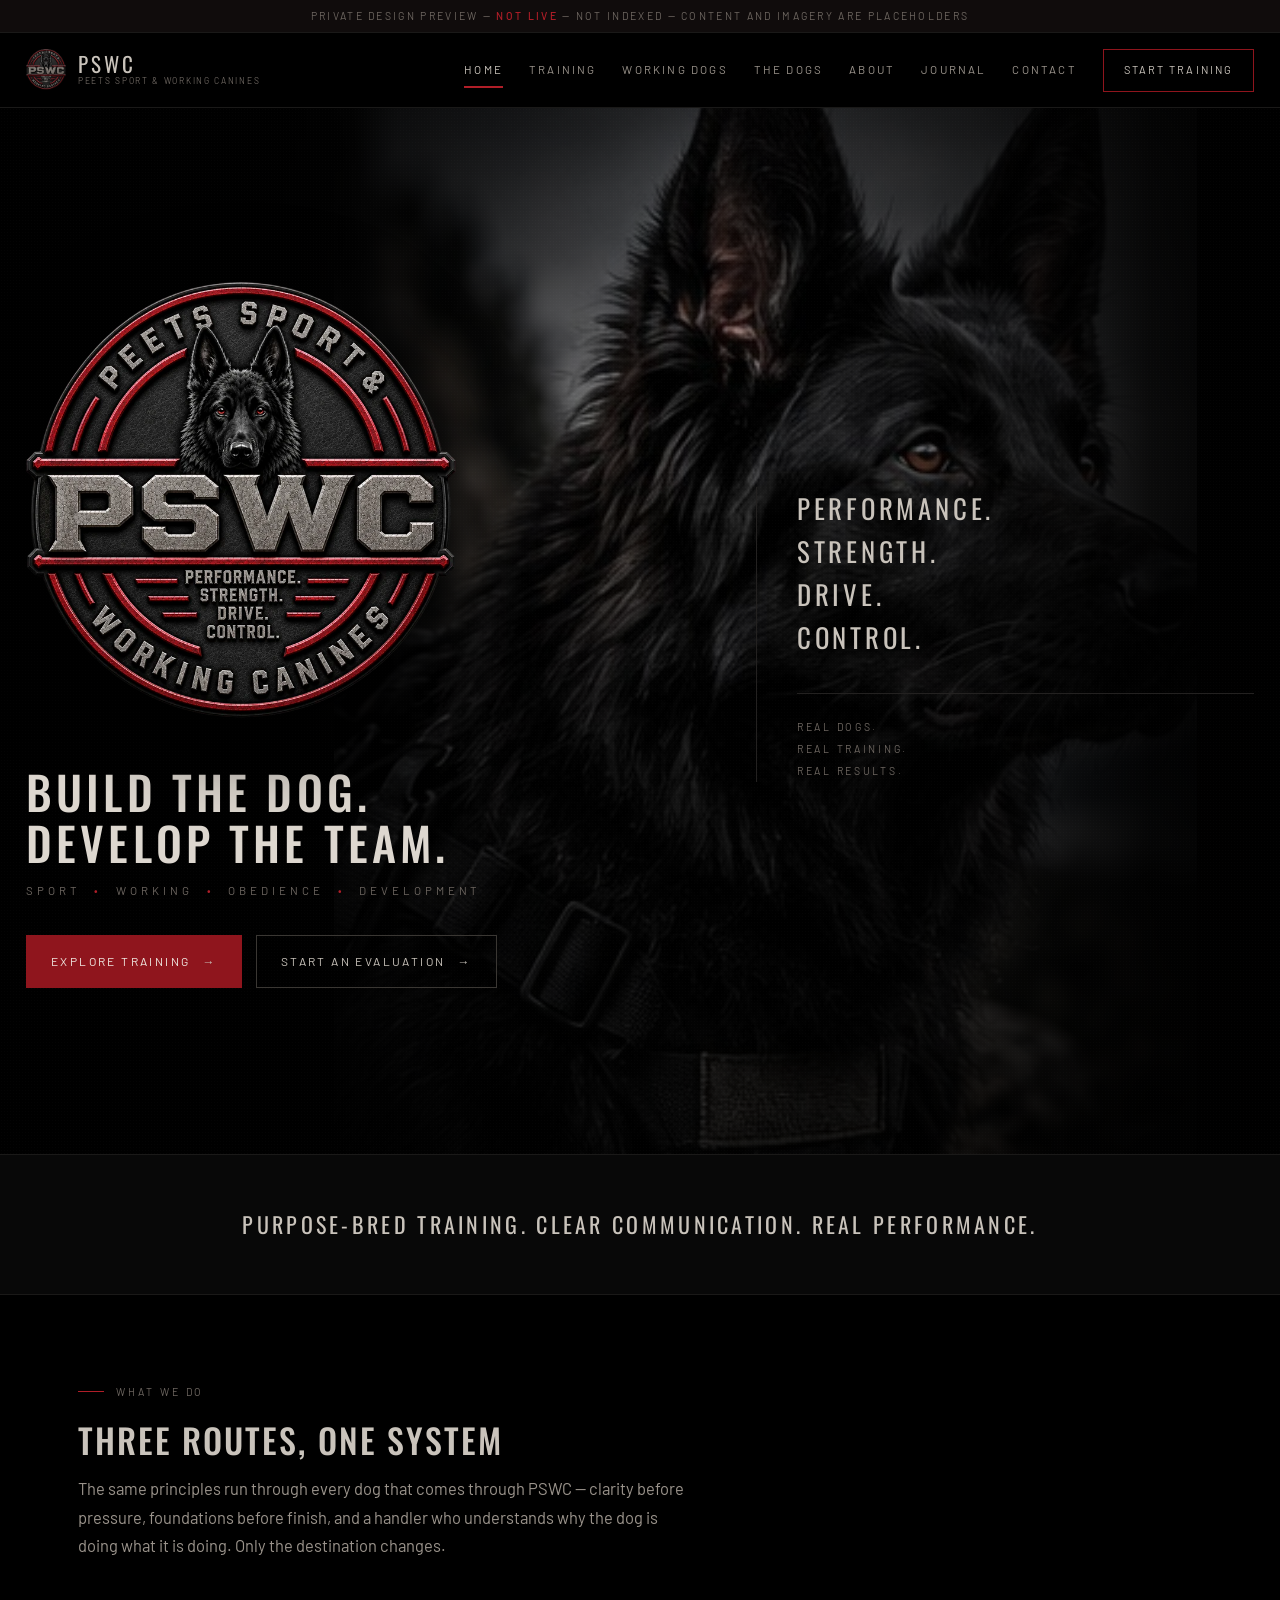
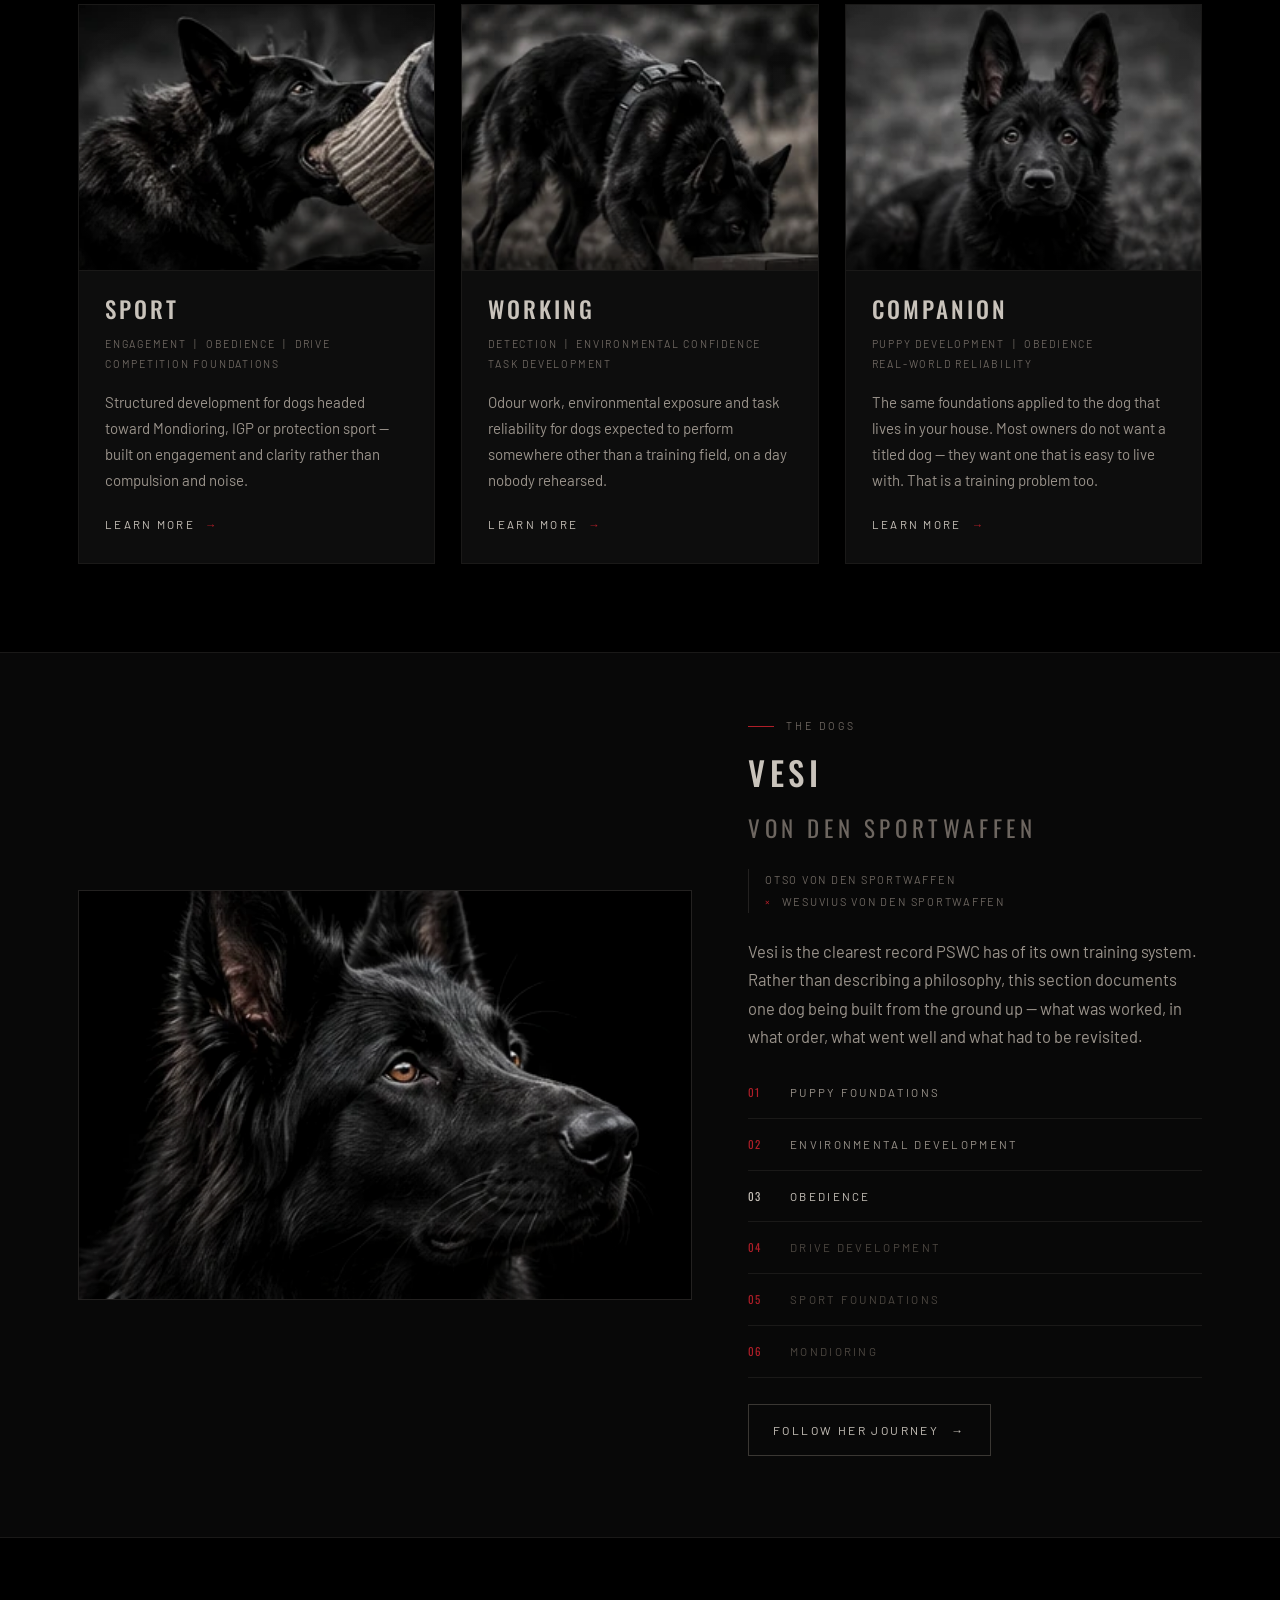
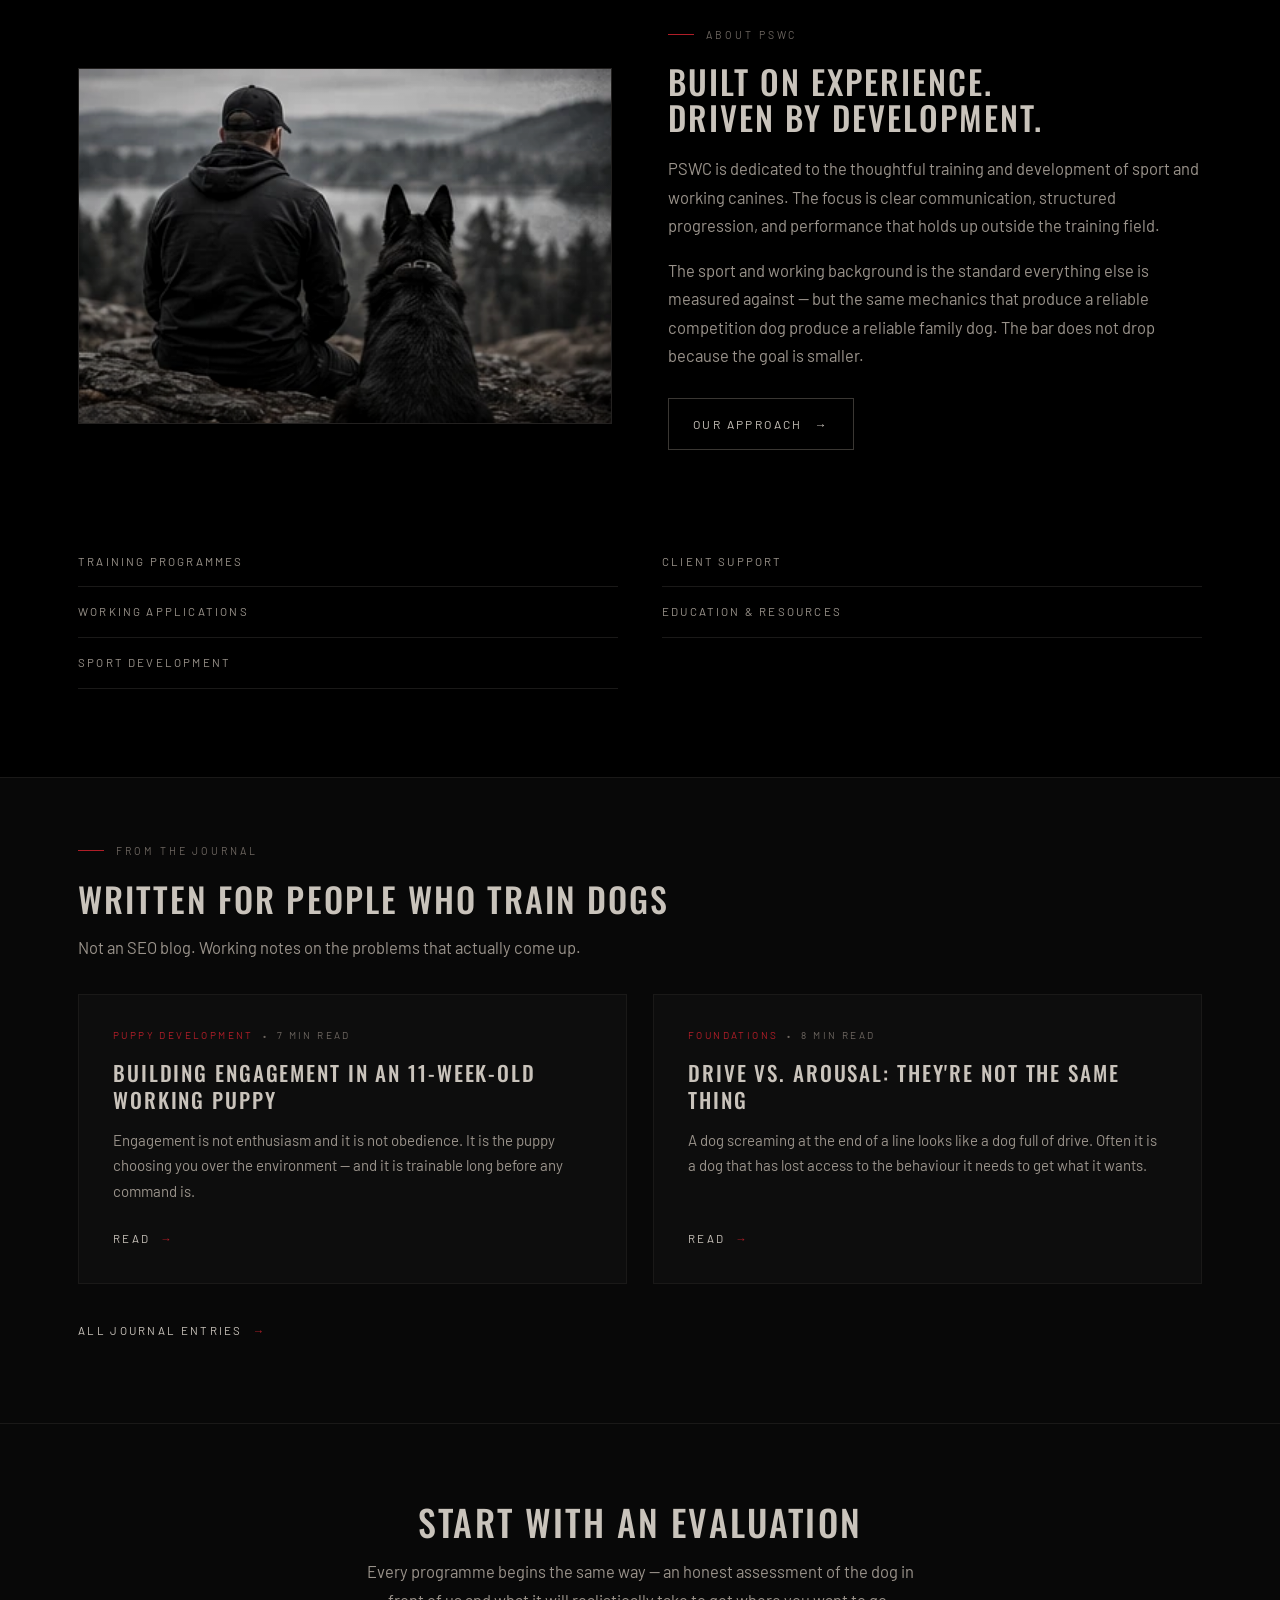
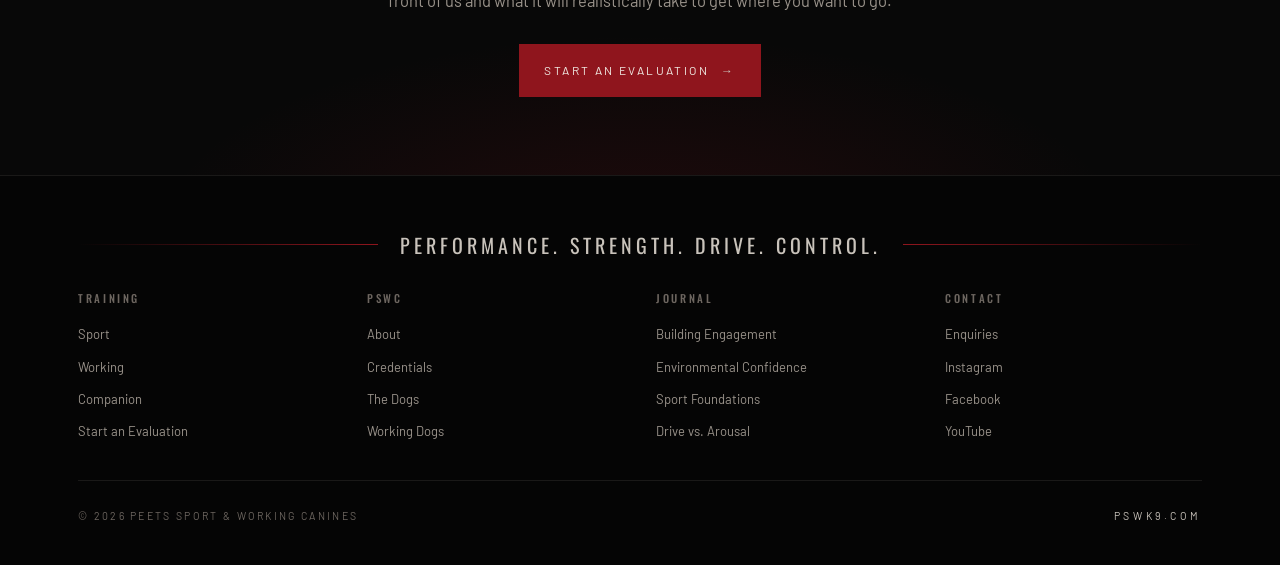
==== commit 1d4af02f: "PSWC preview: use the black GSD photography from Scott's mockup Crops the six dog photographs out of" ====
--- a/pswc/index.html
+++ b/pswc/index.html
@@ -58,7 +58,8 @@
 
 <main>
 
-  <section class="hero">
+  <section class="hero has-photo">
+    <div class="hero-scrim"></div>
     <div class="hero-inner">
       <div>
         <picture>
@@ -102,7 +103,7 @@
       <div class="cards">
 
         <a class="card" href="training.html#sport">
-          <div class="plate ratio-4x3"><span class="slot">Photo &#9656; Sport &mdash; grip work / helper</span></div>
+          <div class="shot ratio-4x3"><picture><source srcset="assets/img/card-sport.webp" type="image/webp"><img src="assets/img/card-sport.jpg" alt="Black German Shepherd gripping a training sleeve" loading="lazy" decoding="async"></picture></div>
           <div class="card-body">
             <h3>Sport</h3>
             <div class="tags">Engagement &nbsp;|&nbsp; Obedience &nbsp;|&nbsp; Drive<br>Competition Foundations</div>
@@ -112,7 +113,7 @@
         </a>
 
         <a class="card" href="training.html#working">
-          <div class="plate ratio-4x3"><span class="slot">Photo &#9656; Working &mdash; detection search</span></div>
+          <div class="shot ratio-4x3"><picture><source srcset="assets/img/card-working.webp" type="image/webp"><img src="assets/img/card-working.jpg" alt="Black German Shepherd working a detection search on a box" loading="lazy" decoding="async"></picture></div>
           <div class="card-body">
             <h3>Working</h3>
             <div class="tags">Detection &nbsp;|&nbsp; Environmental Confidence<br>Task Development</div>
@@ -122,7 +123,7 @@
         </a>
 
         <a class="card" href="training.html#companion">
-          <div class="plate ratio-4x3"><span class="slot">Photo &#9656; Companion &mdash; young dog, settled</span></div>
+          <div class="shot ratio-4x3"><picture><source srcset="assets/img/card-companion.webp" type="image/webp"><img src="assets/img/card-companion.jpg" alt="Black German Shepherd lying settled in a field" loading="lazy" decoding="async"></picture></div>
           <div class="card-body">
             <h3>Companion</h3>
             <div class="tags">Puppy Development &nbsp;|&nbsp; Obedience<br>Real-World Reliability</div>
@@ -138,7 +139,7 @@
   <section class="tight" style="background:#080808;border-top:1px solid #1a1918;border-bottom:1px solid #1a1918">
     <div class="wrap">
       <div class="split wide-left">
-        <div class="plate ratio-3x2"><span class="slot">Photo &#9656; Vesi &mdash; black-background portrait</span></div>
+        <div class="shot ratio-3x2"><picture><source srcset="assets/img/vesi-portrait.webp" type="image/webp"><img src="assets/img/vesi-portrait.jpg" alt="Vesi von den Sportwaffen - black-background portrait" loading="lazy" decoding="async"></picture></div>
         <div>
           <div class="eyebrow">The Dogs</div>
           <h2 class="dog-name">Vesi</h2>
@@ -165,6 +166,7 @@
   <section>
     <div class="wrap">
       <div class="split">
+        <div class="shot ratio-3x2"><picture><source srcset="assets/img/about-scott.webp" type="image/webp"><img src="assets/img/about-scott.jpg" alt="Handler and black German Shepherd looking out over a lake" loading="lazy" decoding="async"></picture></div>
         <div>
           <div class="eyebrow">About PSWC</div>
           <h2>Built on experience.<br>Driven by development.</h2>
@@ -172,8 +174,8 @@
           <p>The sport and working background is the standard everything else is measured against &mdash; but the same mechanics that produce a reliable competition dog produce a reliable family dog. The bar does not drop because the goal is smaller.</p>
           <p style="margin-top:28px"><a class="btn btn-ghost" href="about.html">Our approach <span class="arw">&rarr;</span></a></p>
         </div>
-        <div>
-          <ul class="rules">
+        <div style="grid-column:1 / -1">
+          <ul class="rules rules-cols">
             <li>Training Programmes</li>
             <li>Working Applications</li>
             <li>Sport Development</li>
--- a/pswc/assets/css/site.css
+++ b/pswc/assets/css/site.css
@@ -164,9 +164,24 @@
     linear-gradient(180deg,#0b0b0b 0%, #000 100%);
 }
 .hero::after{ /* fine grain so the flat black doesn't band */
-  content:"";position:absolute;inset:0;pointer-events:none;opacity:.5;
+  content:"";position:absolute;inset:0;pointer-events:none;opacity:.5;z-index:1;
   background-image:radial-gradient(rgba(255,255,255,.035) 1px, transparent 1px);
   background-size:3px 3px;
+}
+/* the mockup's hero photograph, anchored right of centre behind the type */
+.hero.has-photo::before{
+  content:"";position:absolute;inset:0;z-index:0;
+  background:url("../img/hero-dog.jpg") no-repeat;
+  background-position:right 20% center;
+  background-size:auto 118%;
+}
+.hero.has-photo .hero-scrim{
+  position:absolute;inset:0;z-index:1;pointer-events:none;
+  background:
+    linear-gradient(90deg,
+      #000 0%, rgba(0,0,0,.94) 22%, rgba(0,0,0,.55) 40%,
+      rgba(0,0,0,.10) 55%, rgba(0,0,0,.55) 74%, rgba(0,0,0,.93) 90%, #000 100%),
+    linear-gradient(180deg, rgba(0,0,0,.55) 0%, rgba(0,0,0,0) 30%, rgba(0,0,0,.75) 100%);
 }
 .hero-inner{
   position:relative;z-index:2;
@@ -189,7 +204,8 @@
 .hero-side{border-left:1px solid var(--line);padding-left:40px}
 .hero-side .pillars{
   font-family:var(--f-display);font-size:clamp(20px,2.1vw,27px);
-  letter-spacing:.12em;color:var(--stone);line-height:1.6;
+  letter-spacing:.14em;color:var(--stone);line-height:1.6;
+  text-transform:uppercase;
 }
 .hero-side .pillars span{display:block}
 .hero-side .kicker{
@@ -221,29 +237,46 @@
 .plate{
   position:relative;
   background:
-    radial-gradient(120% 90% at 30% 20%, #1d1c1b 0%, #0b0b0b 68%),
-    linear-gradient(160deg,#151413 0%,#070707 100%);
-  border:1px solid var(--line);
+    radial-gradient(120% 95% at 32% 18%, #34312e 0%, #201e1c 45%, #131211 78%),
+    linear-gradient(160deg,#26241f 0%,#0d0d0c 100%);
+  border:1px solid #2e2b28;
   display:flex;align-items:flex-end;justify-content:flex-start;
   overflow:hidden;
 }
-.plate::before{
+.plate::before{ /* faint diagonal hatch so an empty slot reads as deliberate */
   content:"";position:absolute;inset:0;
-  background-image:linear-gradient(rgba(255,255,255,.02) 1px,transparent 1px);
-  background-size:100% 4px;opacity:.6;
+  background-image:repeating-linear-gradient(
+    135deg, rgba(255,255,255,.028) 0 1px, transparent 1px 9px);
 }
 .plate::after{
-  content:"";position:absolute;left:22px;top:22px;width:26px;height:1px;background:var(--ox);
+  content:"";position:absolute;left:20px;top:20px;width:24px;height:1px;background:var(--ox-bright);
 }
 .plate .slot{
-  position:relative;z-index:2;padding:22px;
-  font-size:9.5px;letter-spacing:.24em;text-transform:uppercase;color:#4e4842;
-}
-.plate.ratio-4x3{aspect-ratio:4/3}
-.plate.ratio-3x2{aspect-ratio:3/2}
-.plate.ratio-1x1{aspect-ratio:1/1}
-.plate.ratio-tall{aspect-ratio:3/4}
-.plate.ratio-wide{aspect-ratio:16/7}
+  position:relative;z-index:2;padding:20px;
+  font-size:9.5px;letter-spacing:.24em;text-transform:uppercase;color:#8a827a;
+}
+.ratio-4x3{aspect-ratio:4/3}
+.ratio-3x2{aspect-ratio:3/2}
+.ratio-1x1{aspect-ratio:1/1}
+.ratio-tall{aspect-ratio:3/4}
+.ratio-wide{aspect-ratio:16/7}
+
+/* ---------- shot: a real photograph in an aspect-locked frame ----------- */
+.shot{
+  position:relative;overflow:hidden;
+  border:1px solid var(--line);background:#0b0b0b;
+}
+.shot picture{display:block;width:100%;height:100%}
+.shot img{
+  width:100%;height:100%;object-fit:cover;display:block;
+  filter:saturate(.9) contrast(1.03);
+}
+.shot::after{ /* keeps the photos sitting in the same tonal world as the page */
+  content:"";position:absolute;inset:0;pointer-events:none;
+  background:linear-gradient(180deg,rgba(0,0,0,.12) 0%,rgba(0,0,0,0) 38%,rgba(0,0,0,.42) 100%);
+}
+.card .shot{border:0;border-bottom:1px solid var(--line-soft)}
+.prog .shot{border:0;border-right:1px solid var(--line-soft)}
 
 /* ---------- three cards -------------------------------------------------- */
 .cards{display:grid;grid-template-columns:repeat(3,1fr);gap:26px}
@@ -328,6 +361,9 @@
   font-size:11.5px;letter-spacing:.19em;text-transform:uppercase;color:var(--stone-mid);
 }
 .rules li:first-child{border-top:1px solid var(--line-soft)}
+.rules-cols{columns:2;column-gap:44px;margin-top:14px}
+.rules-cols li{break-inside:avoid}
+.rules-cols li:first-child{border-top:0}
 
 /* ---------- programme blocks -------------------------------------------- */
 .prog{
@@ -484,6 +520,12 @@
   .nav-cta{margin-top:16px;text-align:center;justify-content:center;border-bottom:0!important}
   .nav-toggle{display:block}
   .hero-inner{grid-template-columns:1fr;gap:40px;padding:64px 26px 60px}
+  .hero.has-photo::before{background-position:right 34% top;background-size:auto 82%}
+  .hero.has-photo .hero-scrim{
+    background:
+      linear-gradient(180deg, rgba(0,0,0,.5) 0%, rgba(0,0,0,.72) 45%, #000 88%),
+      linear-gradient(90deg, rgba(0,0,0,.7) 0%, rgba(0,0,0,.25) 50%, rgba(0,0,0,.7) 100%);
+  }
   .hero-side{border-left:0;border-top:1px solid var(--line);padding-left:0;padding-top:32px}
   .cards{grid-template-columns:1fr;gap:20px}
   .split,.split.wide-left{grid-template-columns:1fr;gap:36px}
@@ -492,6 +534,7 @@
   .posts{grid-template-columns:1fr}
   .stage{grid-template-columns:1fr;gap:14px}
   .footer-cols{grid-template-columns:repeat(2,1fr)}
+  .rules-cols{columns:1}
 }
 @media (max-width:560px){
   section{padding:60px 0}
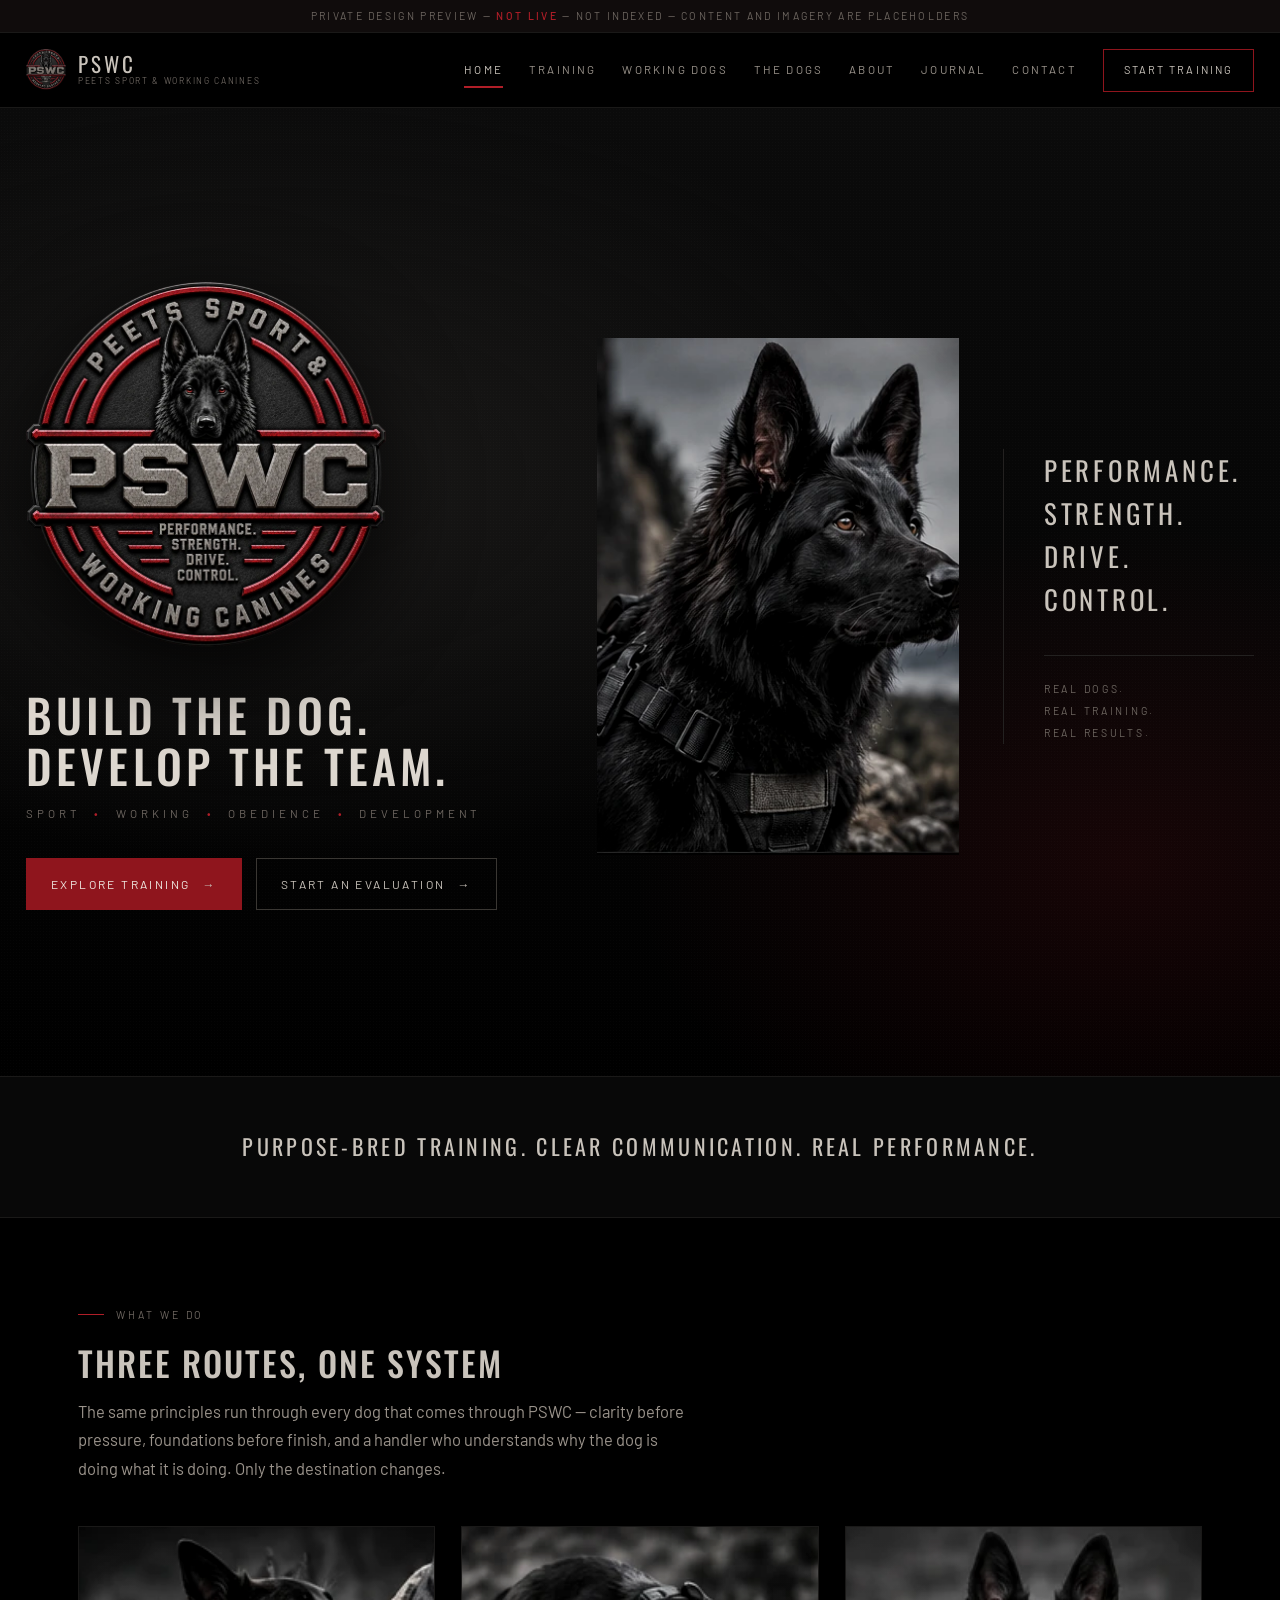
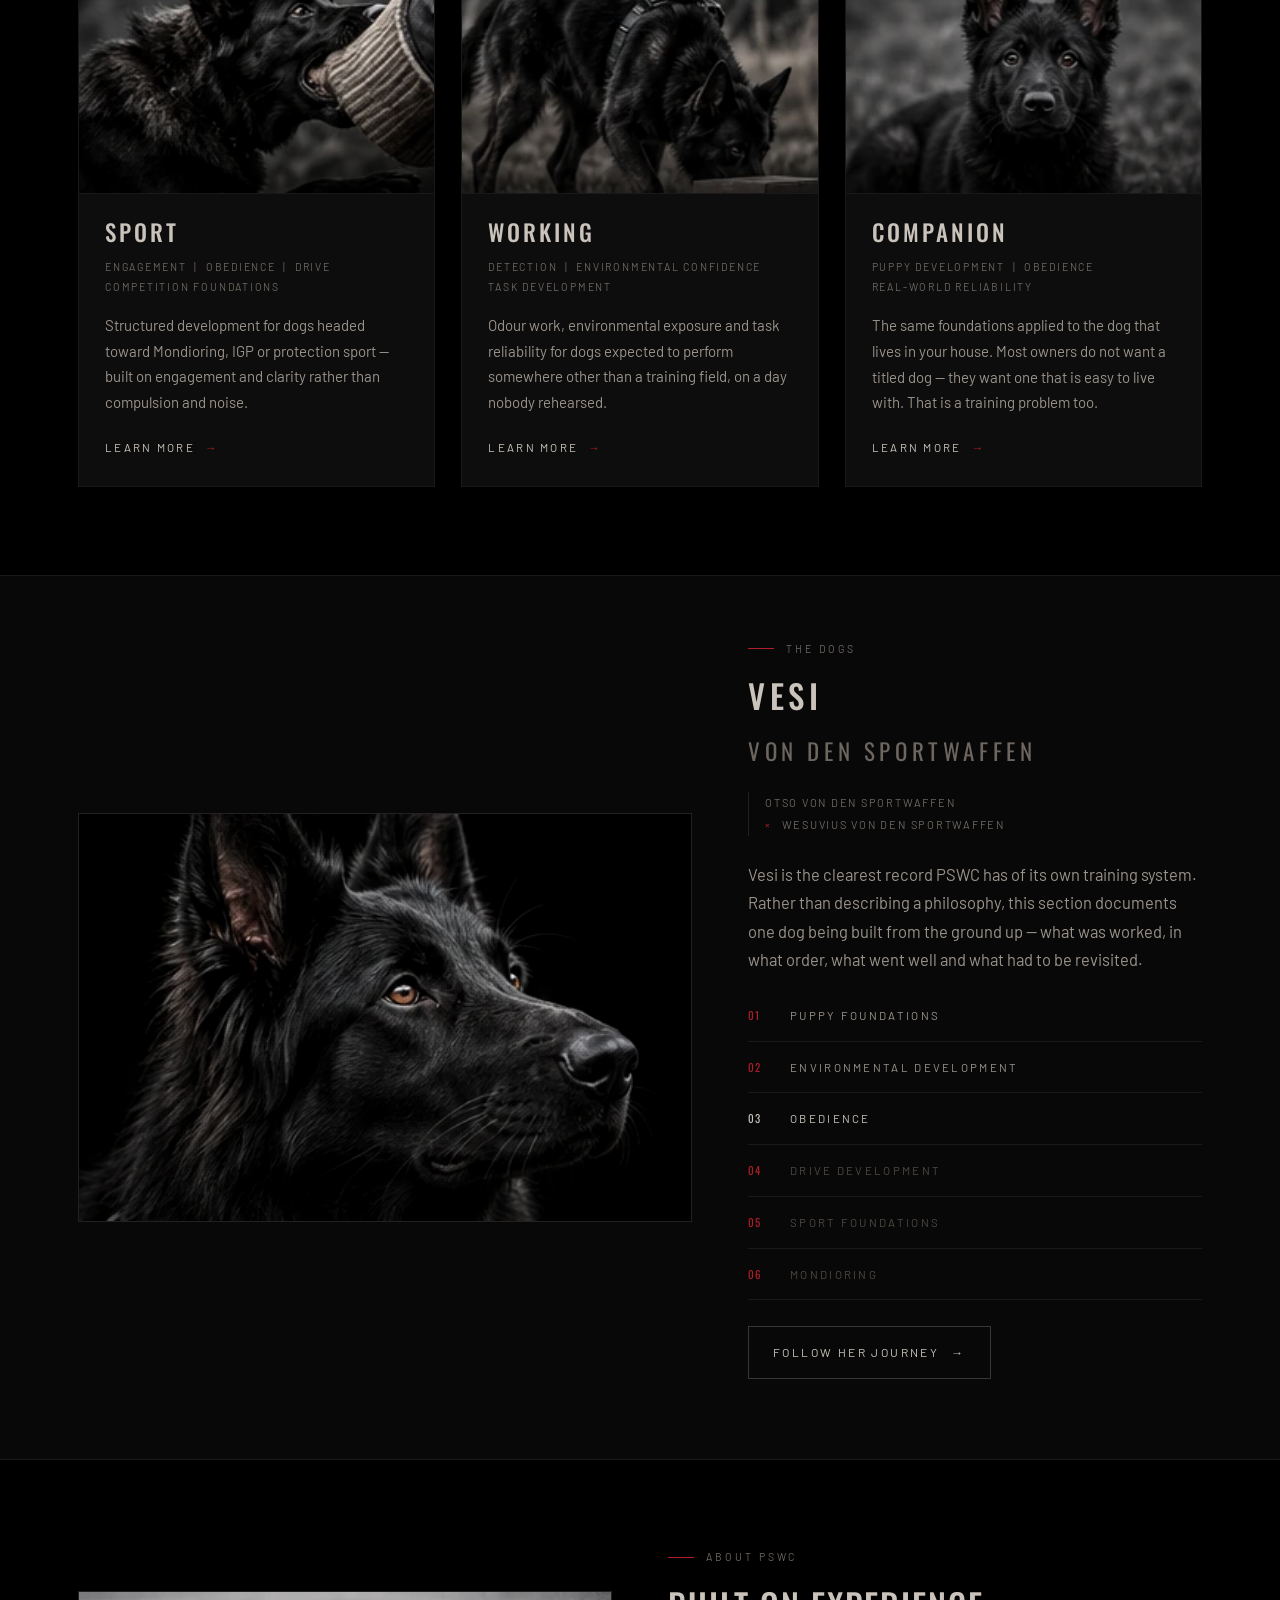
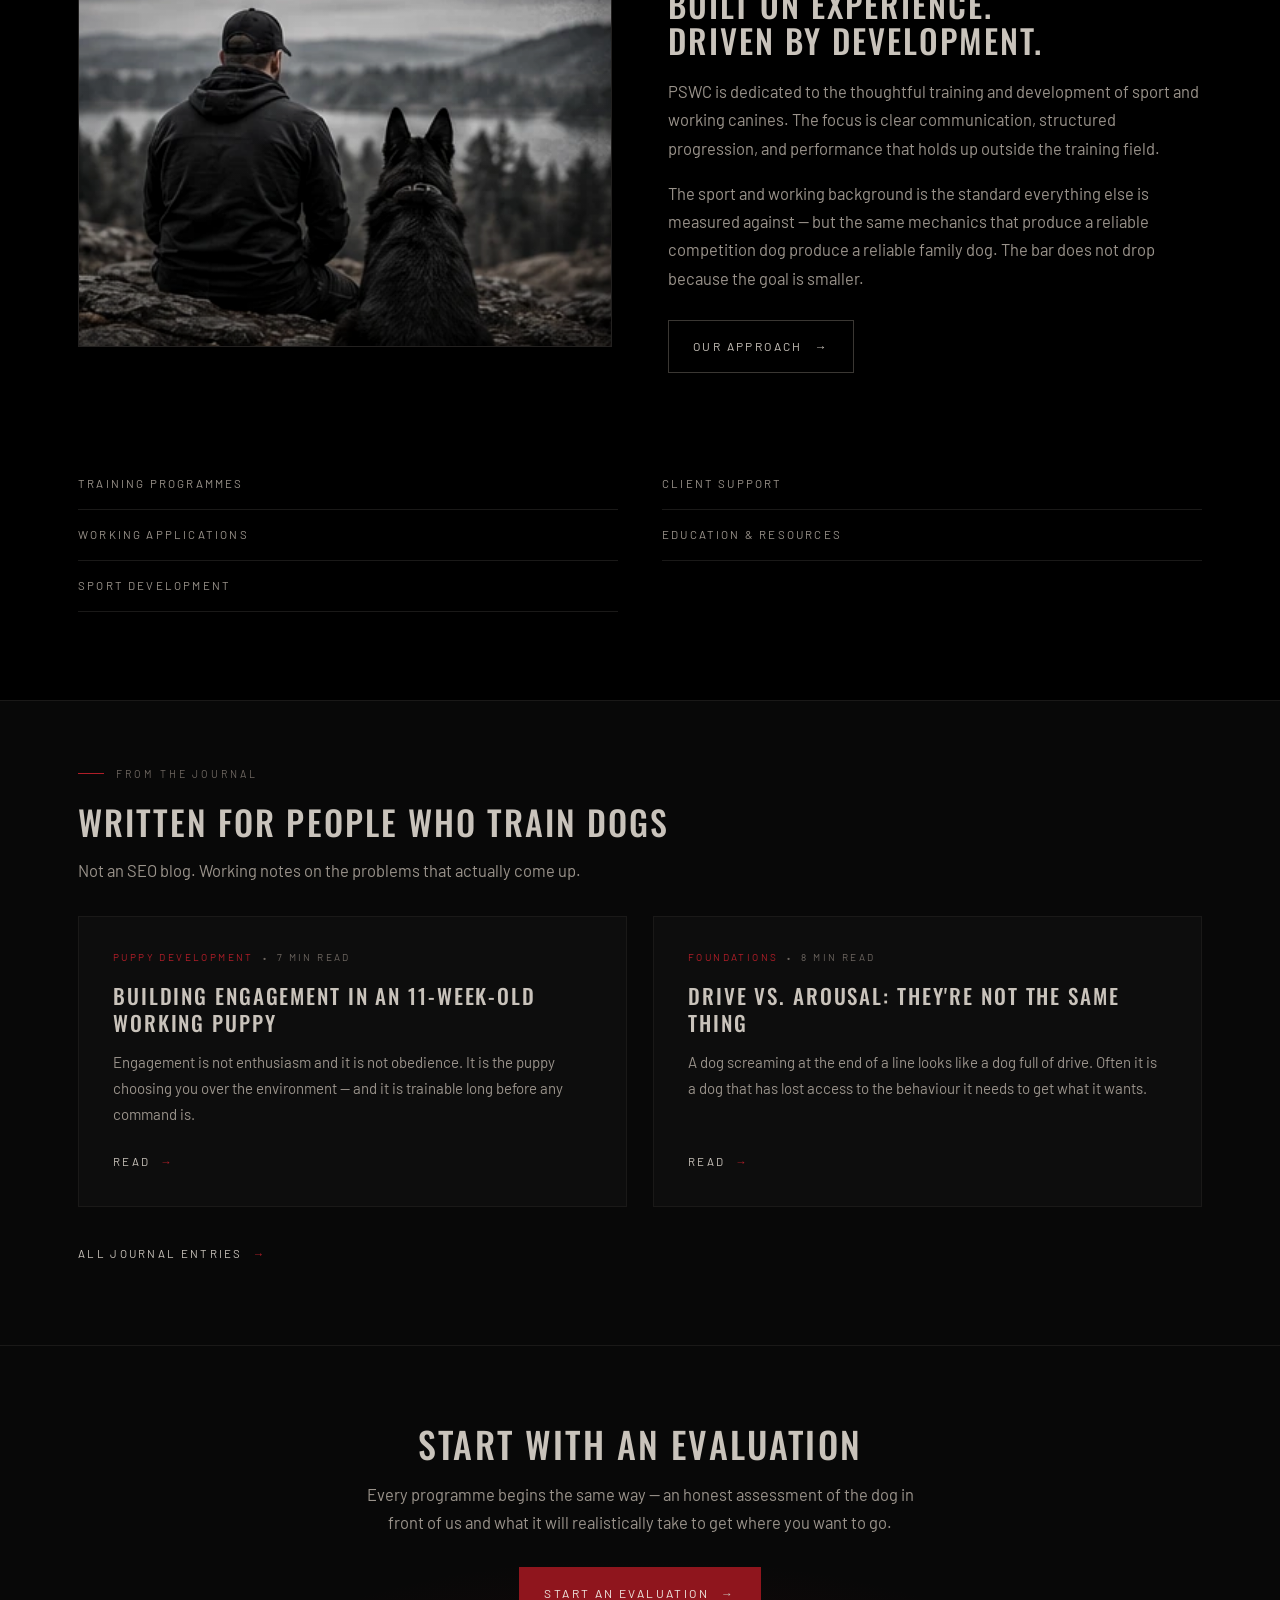
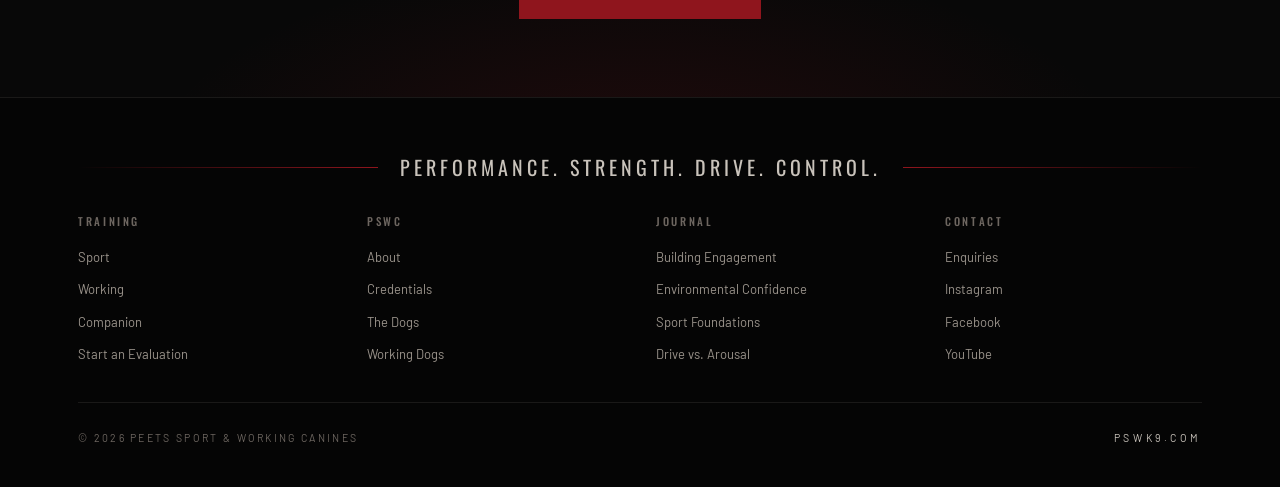
==== commit 0841ad05: "PSWC preview: hero photo as a grid element, not a background Background-image sizing broke down on n" ====
--- a/pswc/index.html
+++ b/pswc/index.html
@@ -58,8 +58,7 @@
 
 <main>
 
-  <section class="hero has-photo">
-    <div class="hero-scrim"></div>
+  <section class="hero">
     <div class="hero-inner">
       <div>
         <picture>
@@ -73,6 +72,12 @@
           <a class="btn btn-ghost" href="contact.html">Start an Evaluation <span class="arw">&rarr;</span></a>
         </div>
       </div>
+      <div class="hero-photo">
+        <picture>
+          <source srcset="assets/img/hero-dog.webp" type="image/webp">
+          <img src="assets/img/hero-dog.jpg" alt="Black working-line German Shepherd in harness" fetchpriority="high" decoding="async">
+        </picture>
+      </div>
       <aside class="hero-side">
         <div class="pillars">
           <span>Performance.</span>
--- a/pswc/assets/css/site.css
+++ b/pswc/assets/css/site.css
@@ -168,28 +168,23 @@
   background-image:radial-gradient(rgba(255,255,255,.035) 1px, transparent 1px);
   background-size:3px 3px;
 }
-/* the mockup's hero photograph, anchored right of centre behind the type */
-.hero.has-photo::before{
-  content:"";position:absolute;inset:0;z-index:0;
-  background:url("../img/hero-dog.jpg") no-repeat;
-  background-position:right 20% center;
-  background-size:auto 118%;
-}
-.hero.has-photo .hero-scrim{
-  position:absolute;inset:0;z-index:1;pointer-events:none;
-  background:
-    linear-gradient(90deg,
-      #000 0%, rgba(0,0,0,.94) 22%, rgba(0,0,0,.55) 40%,
-      rgba(0,0,0,.10) 55%, rgba(0,0,0,.55) 74%, rgba(0,0,0,.93) 90%, #000 100%),
-    linear-gradient(180deg, rgba(0,0,0,.55) 0%, rgba(0,0,0,0) 30%, rgba(0,0,0,.75) 100%);
-}
 .hero-inner{
   position:relative;z-index:2;
   max-width:1320px;margin:0 auto;padding:86px 26px 78px;
-  display:grid;grid-template-columns:minmax(0,1.15fr) minmax(0,.85fr);
-  gap:56px;align-items:center;
-}
-.hero-logo{width:min(430px,80%);margin:0 0 34px;filter:drop-shadow(0 22px 44px rgba(0,0,0,.85))}
+  display:grid;grid-template-columns:minmax(0,1.05fr) minmax(0,.72fr) minmax(0,.5fr);
+  gap:44px;align-items:center;
+}
+
+/* ---------- hero photograph ---------------------------------------------- */
+.hero-photo{position:relative;align-self:stretch;display:flex;align-items:center}
+.hero-photo picture{display:block;width:100%}
+.hero-photo img{
+  width:100%;height:auto;display:block;
+  filter:saturate(.9) contrast(1.04);
+  -webkit-mask-image:radial-gradient(120% 108% at 50% 50%, #000 52%, rgba(0,0,0,0) 97%);
+          mask-image:radial-gradient(120% 108% at 50% 50%, #000 52%, rgba(0,0,0,0) 97%);
+}
+.hero-logo{width:min(360px,86%);margin:0 0 30px;filter:drop-shadow(0 22px 44px rgba(0,0,0,.85))}
 .hero h1{
   font-size:clamp(30px,3.6vw,46px);letter-spacing:.09em;color:#ddd7cf;
   margin-bottom:14px;
@@ -519,12 +514,11 @@
   .nav-links a::after{display:none}
   .nav-cta{margin-top:16px;text-align:center;justify-content:center;border-bottom:0!important}
   .nav-toggle{display:block}
-  .hero-inner{grid-template-columns:1fr;gap:40px;padding:64px 26px 60px}
-  .hero.has-photo::before{background-position:right 34% top;background-size:auto 82%}
-  .hero.has-photo .hero-scrim{
-    background:
-      linear-gradient(180deg, rgba(0,0,0,.5) 0%, rgba(0,0,0,.72) 45%, #000 88%),
-      linear-gradient(90deg, rgba(0,0,0,.7) 0%, rgba(0,0,0,.25) 50%, rgba(0,0,0,.7) 100%);
+  .hero-inner{grid-template-columns:1fr;gap:36px;padding:64px 26px 60px}
+  .hero-photo{max-width:460px}
+  .hero-photo img{
+    -webkit-mask-image:radial-gradient(125% 112% at 50% 50%, #000 58%, rgba(0,0,0,0) 99%);
+            mask-image:radial-gradient(125% 112% at 50% 50%, #000 58%, rgba(0,0,0,0) 99%);
   }
   .hero-side{border-left:0;border-top:1px solid var(--line);padding-left:0;padding-top:32px}
   .cards{grid-template-columns:1fr;gap:20px}
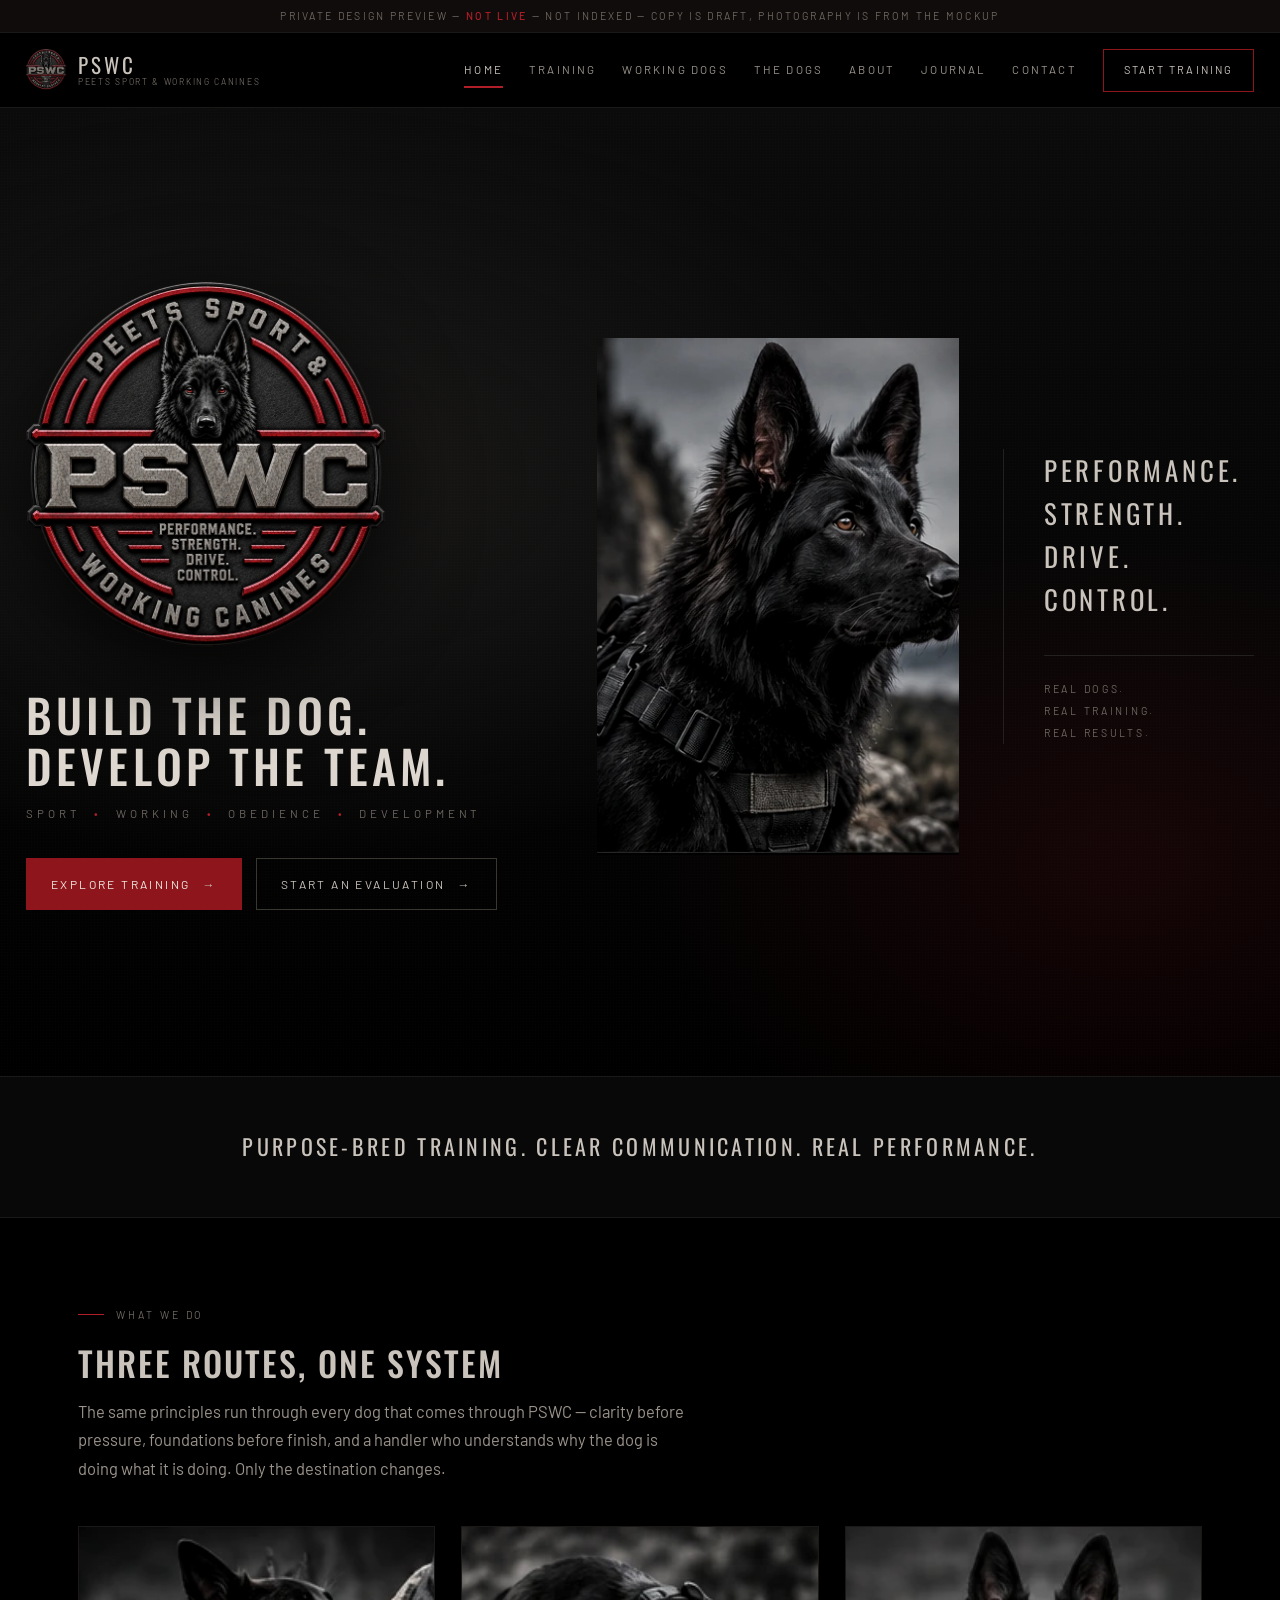
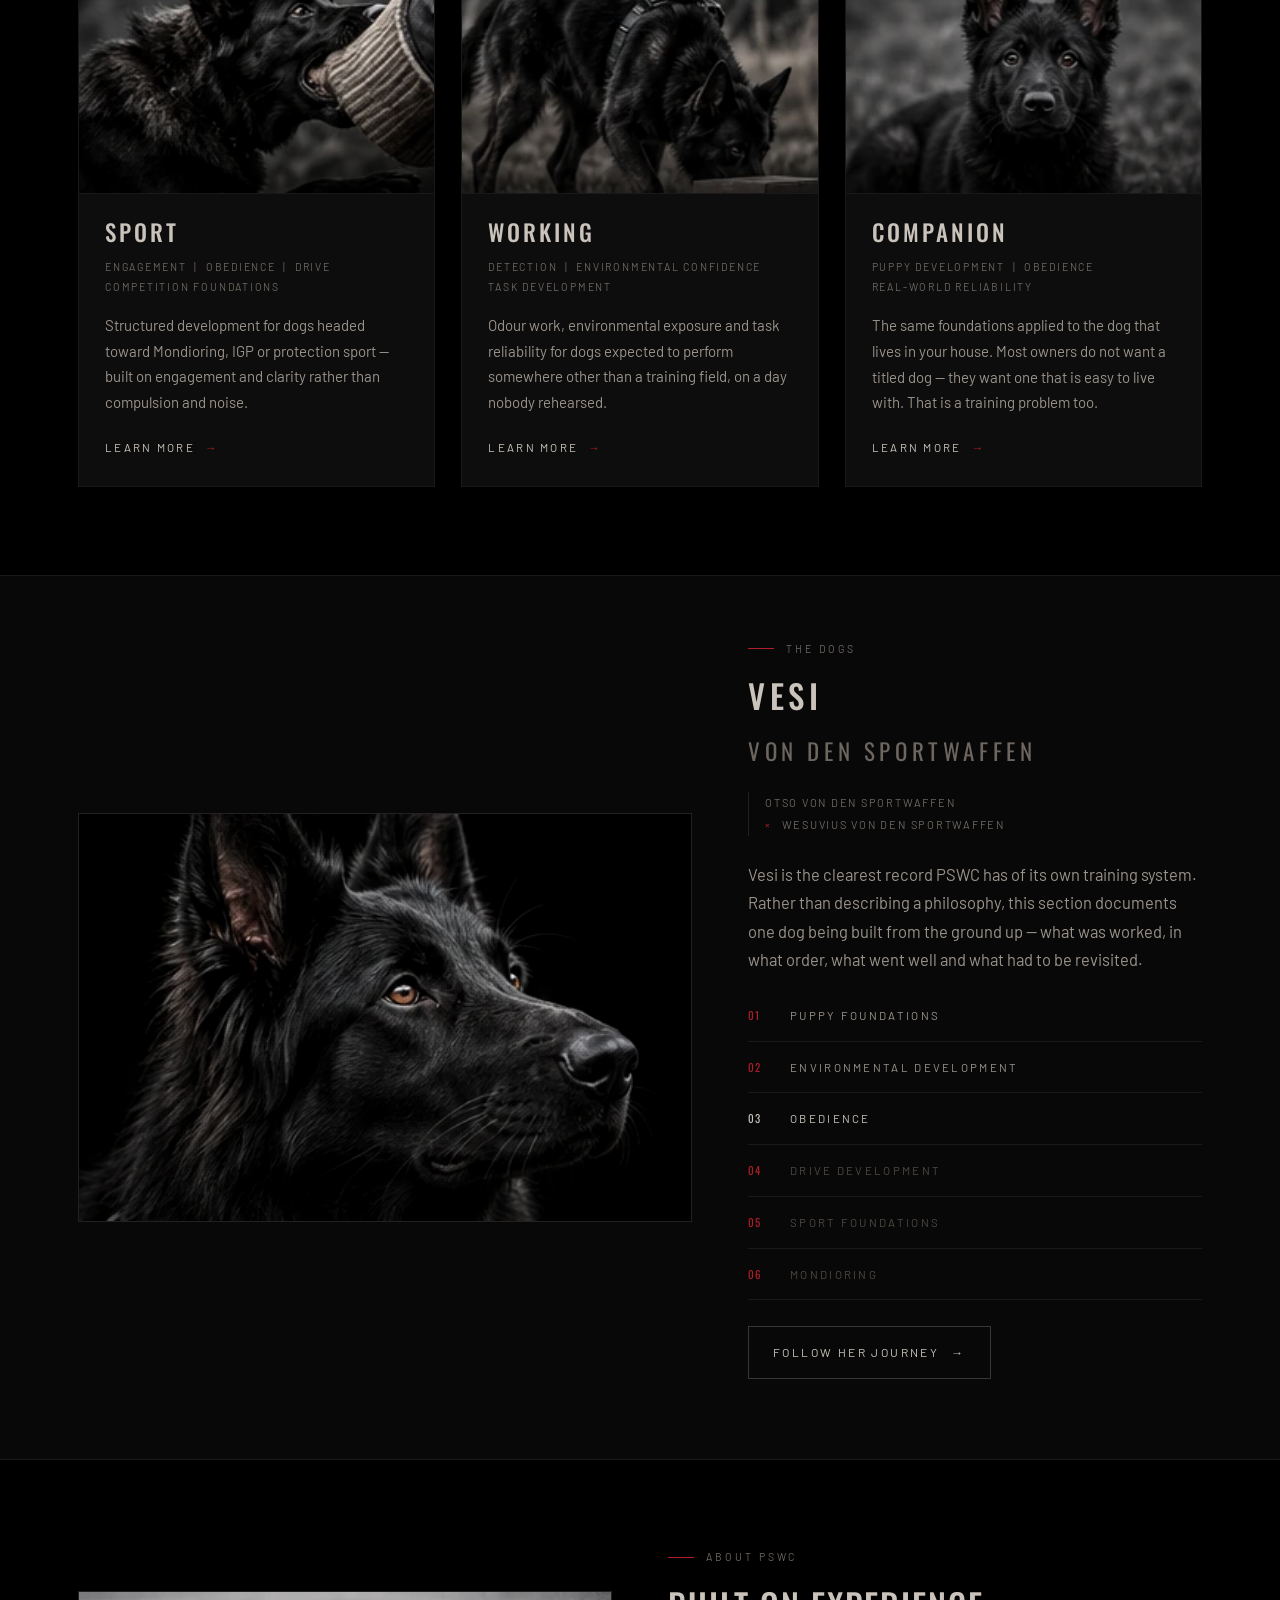
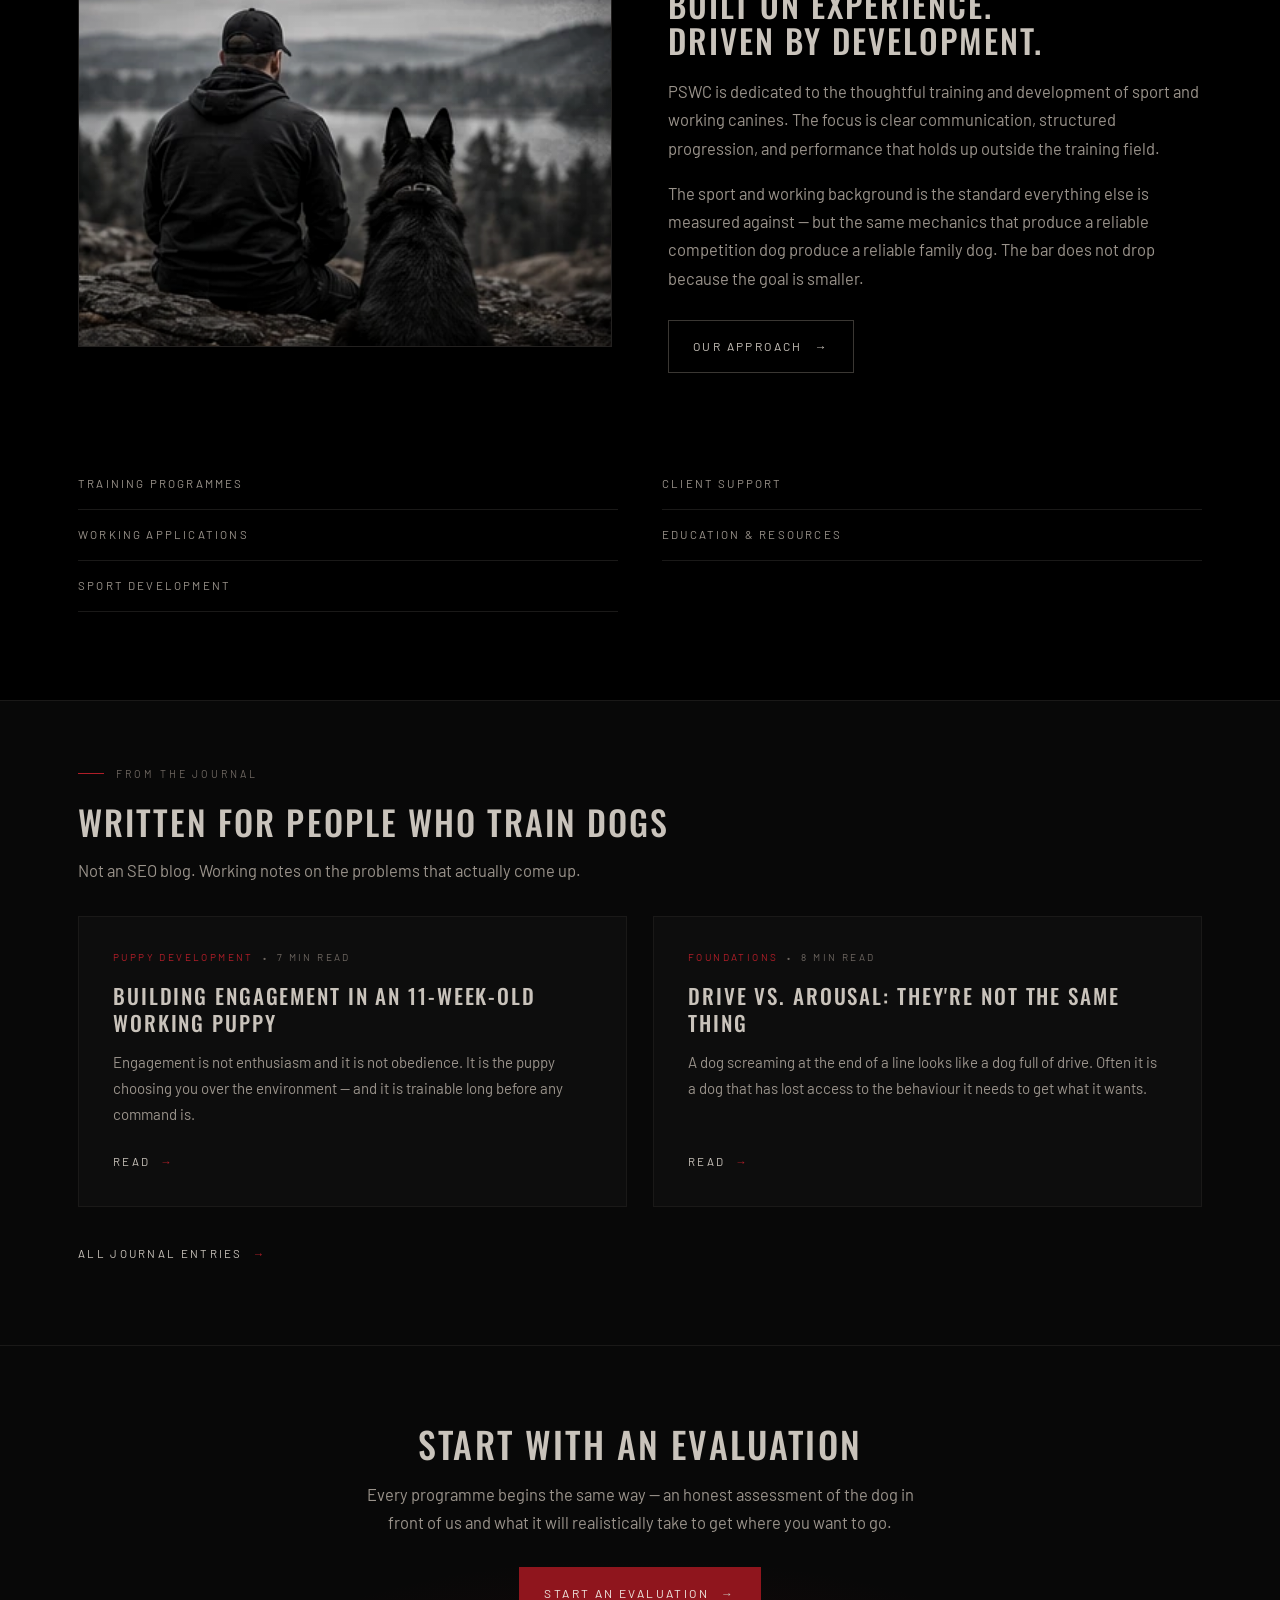
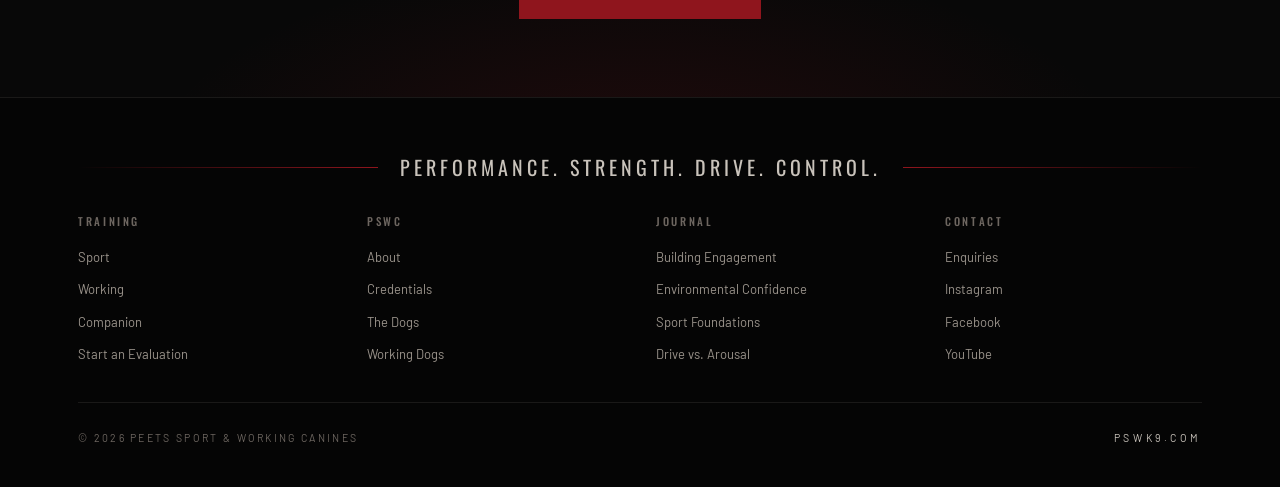
==== commit 99a9731f: "PSWC preview: accurate preview strip wording, document the photography Co-Authored-By: Claude Opus 5" ====
--- a/pswc/index.html
+++ b/pswc/index.html
@@ -26,12 +26,12 @@
 <link rel="preconnect" href="https://fonts.googleapis.com">
 <link rel="preconnect" href="https://fonts.gstatic.com" crossorigin>
 <link href="https://fonts.googleapis.com/css2?family=Oswald:wght@300;400;500;600&family=Barlow:wght@300;400;500;600&display=swap" rel="stylesheet">
-<link rel="stylesheet" href="assets/css/site.css">
+<link rel="stylesheet" href="assets/css/site.css?v=3">
 </head>
 <body>
 
 <!-- Delete this strip before the site goes live -->
-<div class="preview-strip">Private design preview &mdash; <b>not live</b> &mdash; not indexed &mdash; content and imagery are placeholders</div>
+<div class="preview-strip">Private design preview &mdash; <b>not live</b> &mdash; not indexed &mdash; copy is draft, photography is from the mockup</div>
 
 <header class="nav">
   <div class="nav-inner">
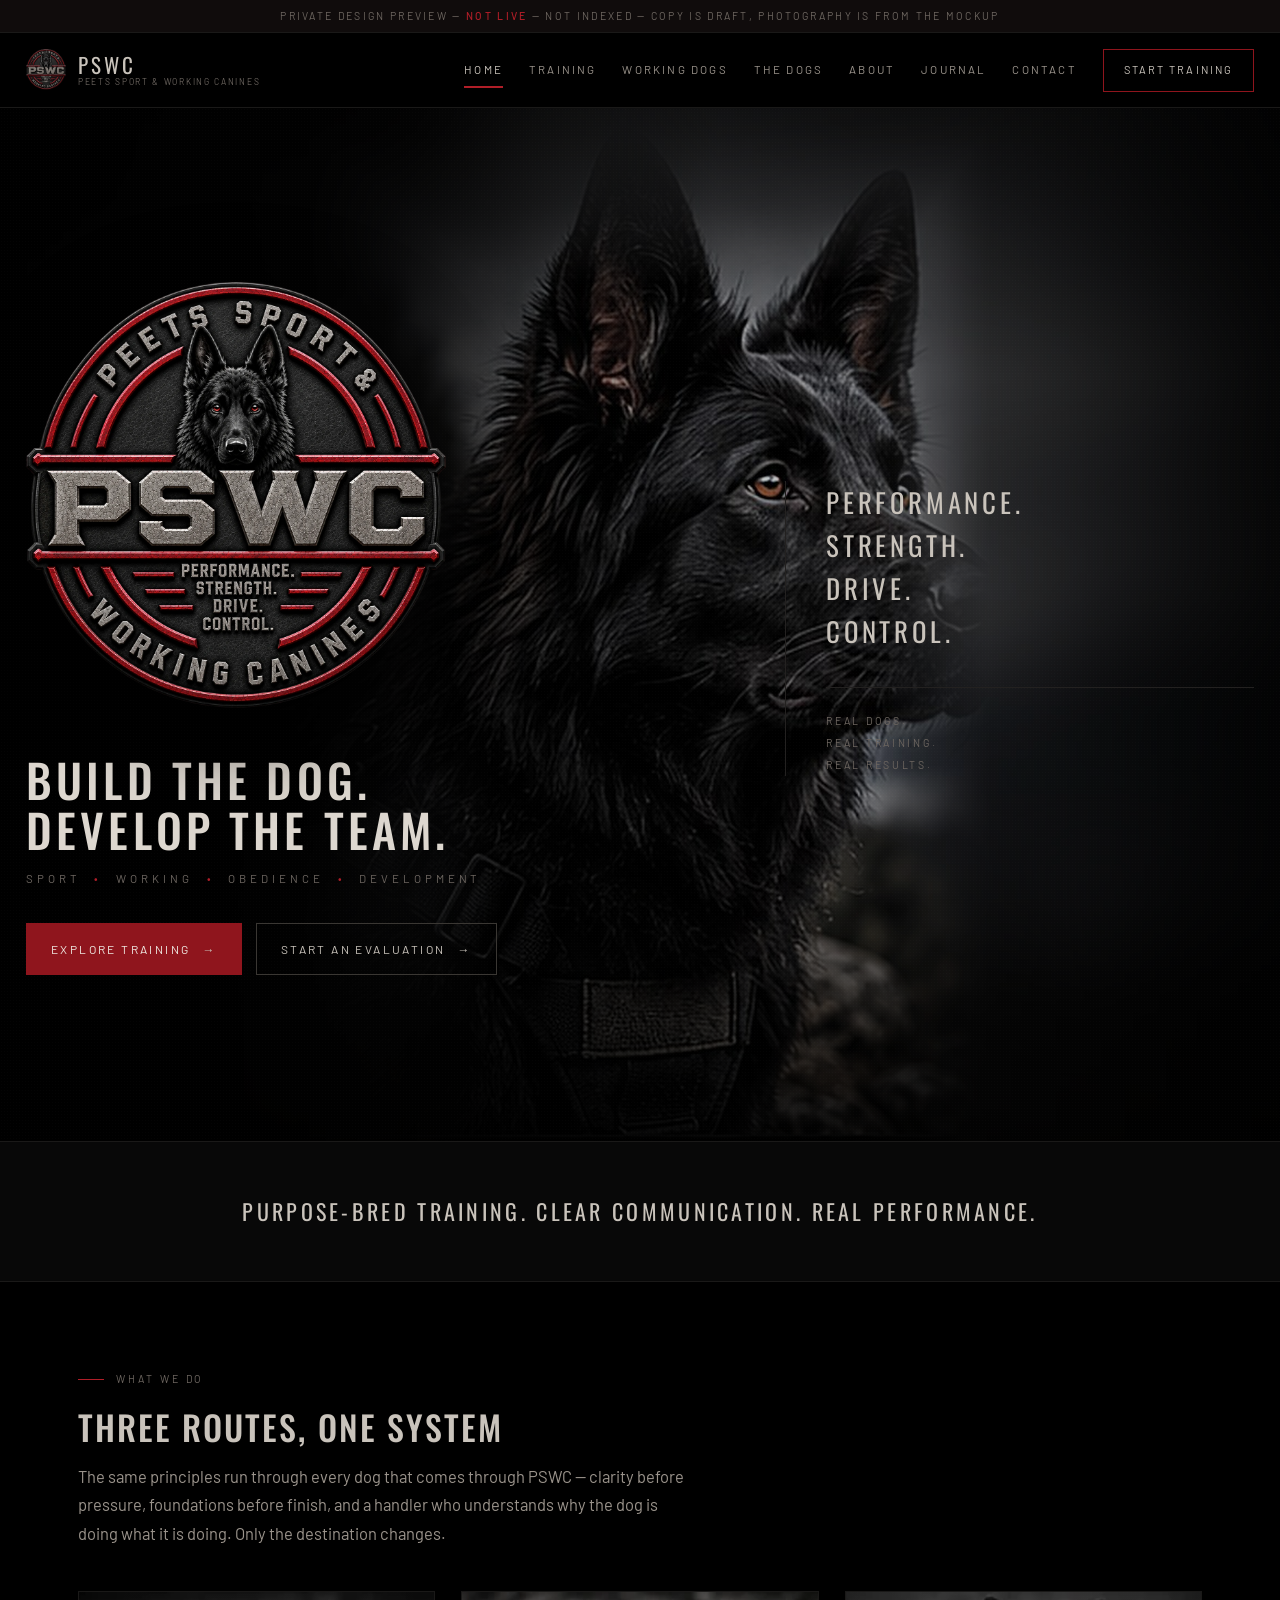
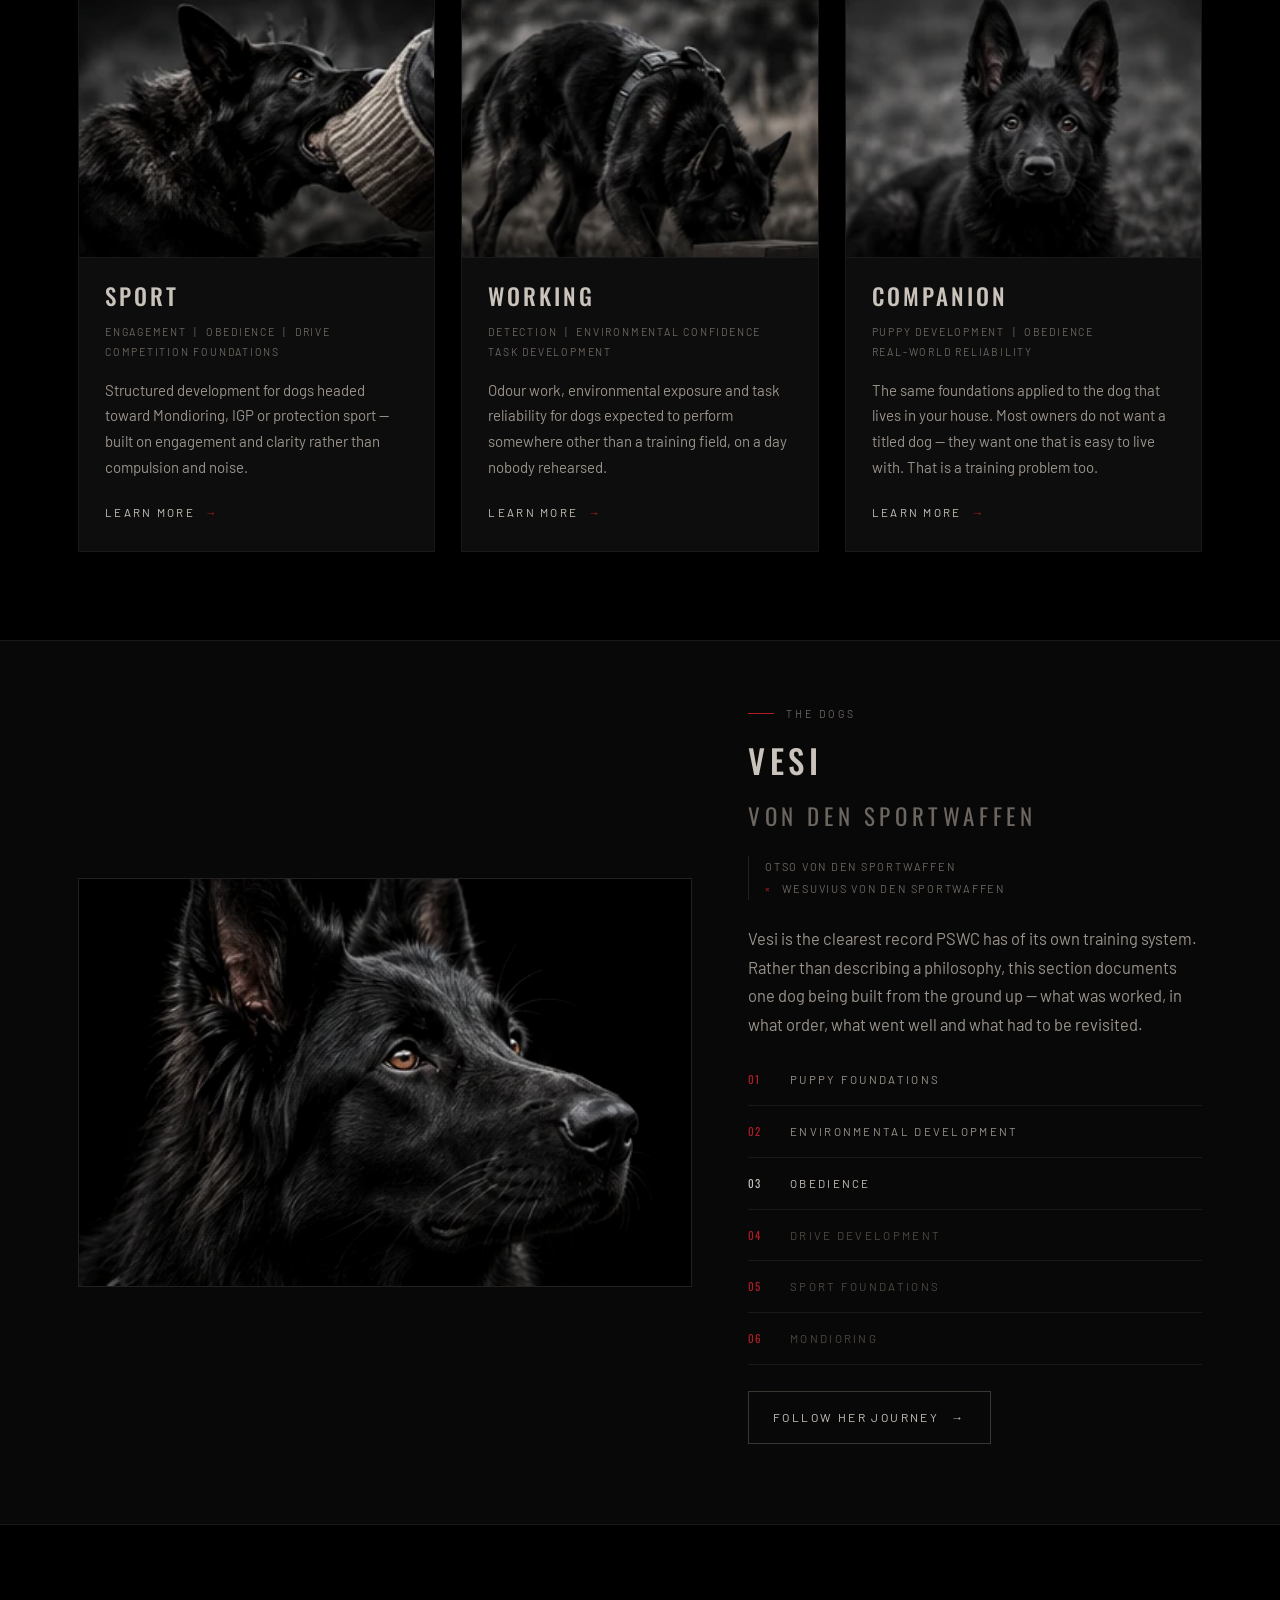
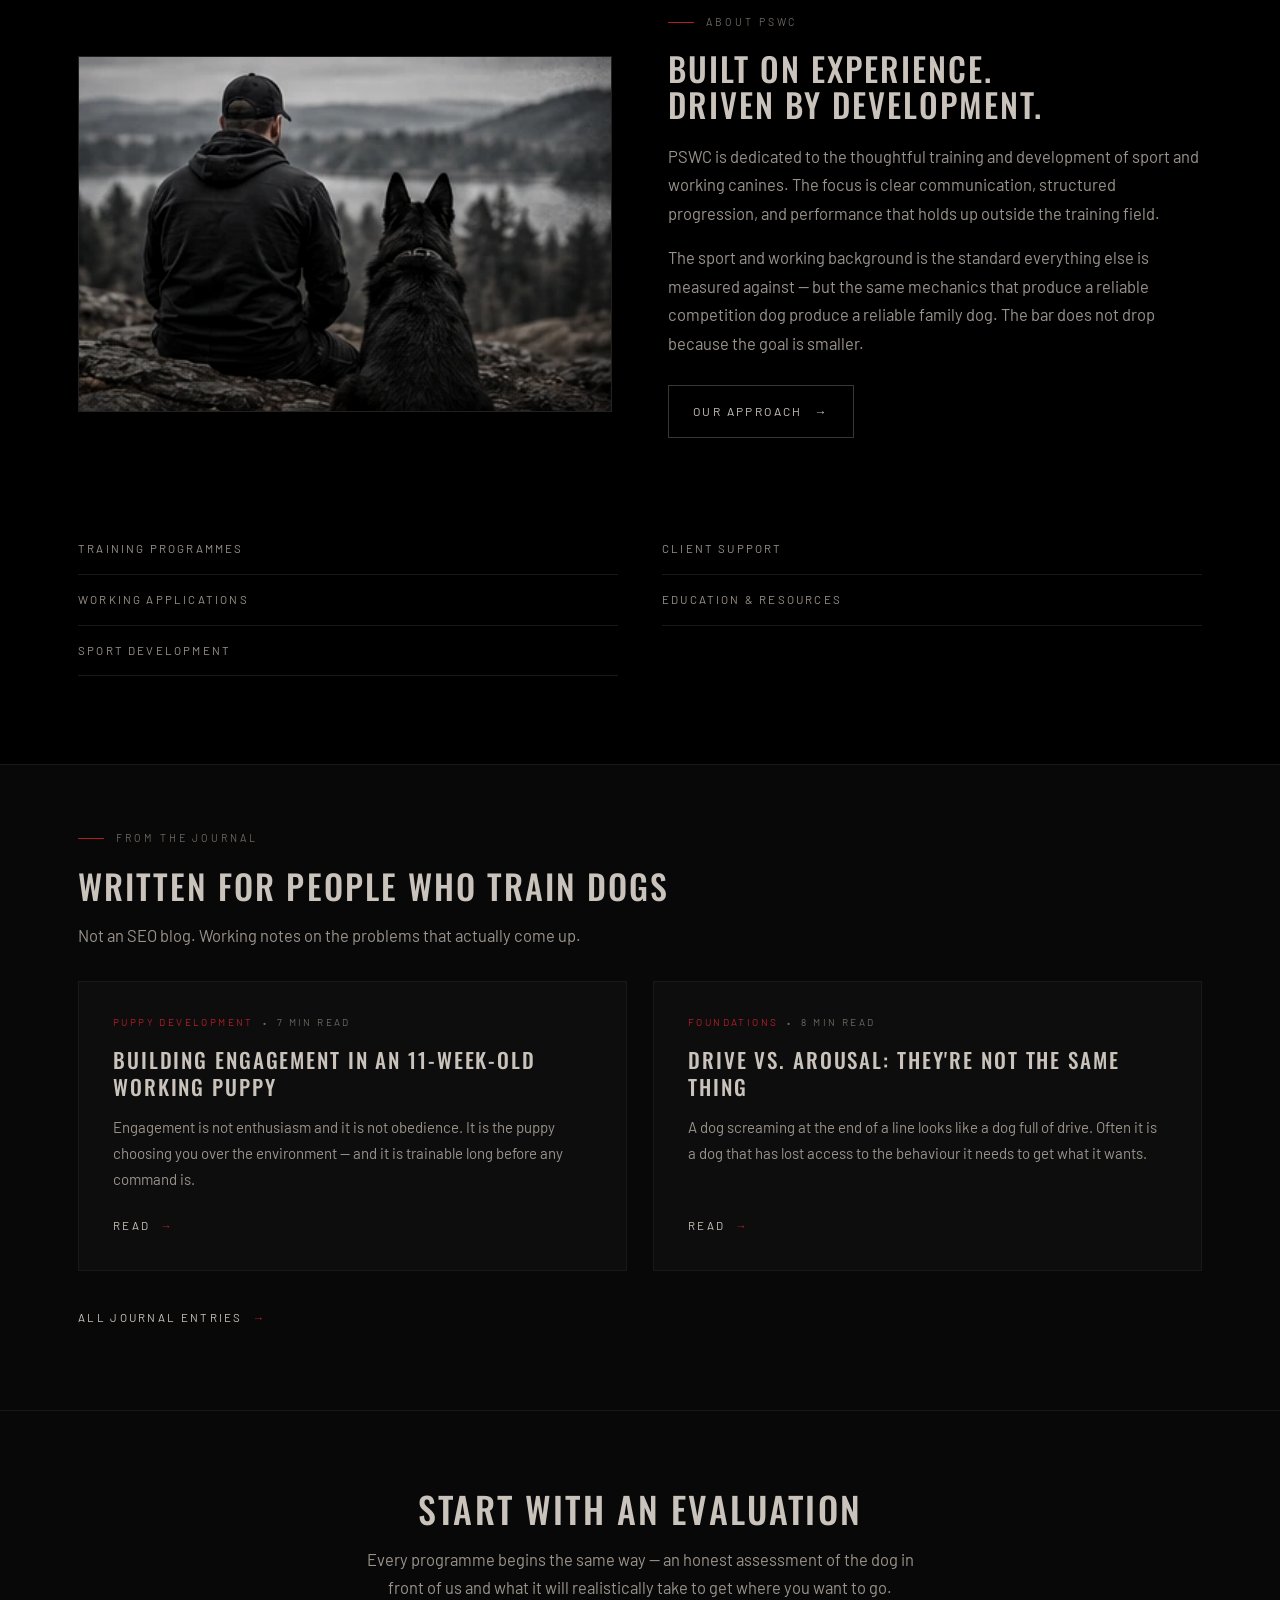
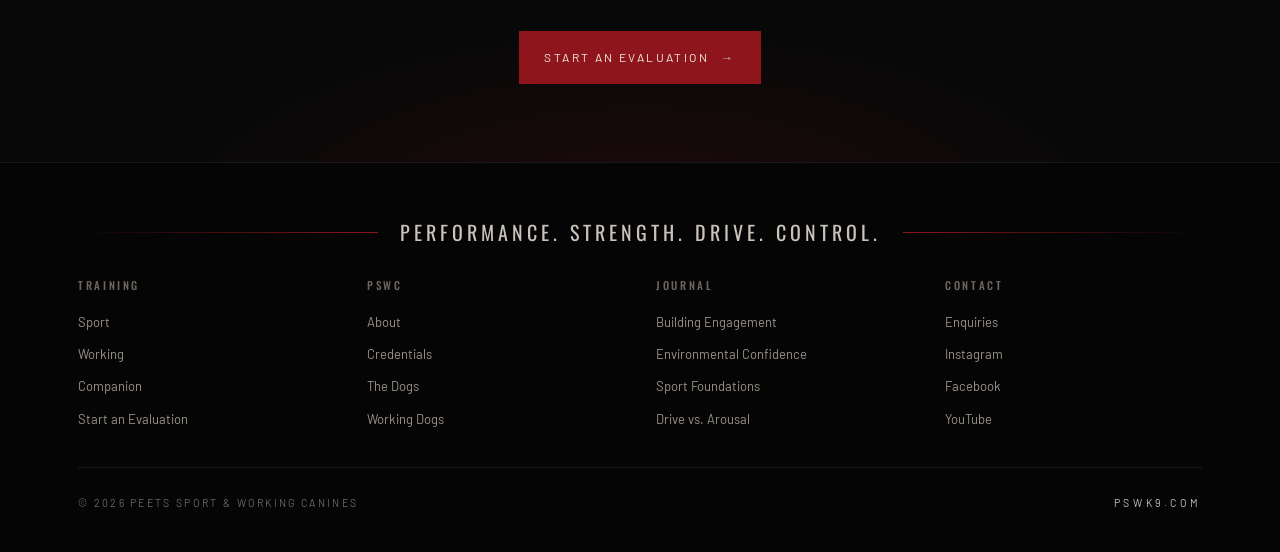
==== commit 503b4b2b: "PSWC preview: full-bleed hero, full-res logo, Highland + IACP marks - Hero photograph now fills the " ====
--- a/pswc/index.html
+++ b/pswc/index.html
@@ -26,7 +26,7 @@
 <link rel="preconnect" href="https://fonts.googleapis.com">
 <link rel="preconnect" href="https://fonts.gstatic.com" crossorigin>
 <link href="https://fonts.googleapis.com/css2?family=Oswald:wght@300;400;500;600&family=Barlow:wght@300;400;500;600&display=swap" rel="stylesheet">
-<link rel="stylesheet" href="assets/css/site.css?v=3">
+<link rel="stylesheet" href="assets/css/site.css?v=4">
 </head>
 <body>
 
@@ -58,7 +58,8 @@
 
 <main>
 
-  <section class="hero">
+  <section class="hero has-photo">
+    <div class="hero-scrim"></div>
     <div class="hero-inner">
       <div>
         <picture>
@@ -72,12 +73,6 @@
           <a class="btn btn-ghost" href="contact.html">Start an Evaluation <span class="arw">&rarr;</span></a>
         </div>
       </div>
-      <div class="hero-photo">
-        <picture>
-          <source srcset="assets/img/hero-dog.webp" type="image/webp">
-          <img src="assets/img/hero-dog.jpg" alt="Black working-line German Shepherd in harness" fetchpriority="high" decoding="async">
-        </picture>
-      </div>
       <aside class="hero-side">
         <div class="pillars">
           <span>Performance.</span>
--- a/pswc/assets/css/site.css
+++ b/pswc/assets/css/site.css
@@ -168,23 +168,29 @@
   background-image:radial-gradient(rgba(255,255,255,.035) 1px, transparent 1px);
   background-size:3px 3px;
 }
+/* full-bleed hero photograph, as in the mockup */
+.hero.has-photo{
+  background-image:url("../img/hero-dog.jpg");
+  background-size:cover;
+  background-position:center right;
+  background-repeat:no-repeat;
+}
+.hero.has-photo .hero-scrim{
+  position:absolute;inset:0;z-index:1;pointer-events:none;
+  background:
+    linear-gradient(90deg,
+      rgba(0,0,0,.97) 0%, rgba(0,0,0,.90) 24%, rgba(0,0,0,.62) 40%,
+      rgba(0,0,0,.20) 56%, rgba(0,0,0,.30) 74%, rgba(0,0,0,.72) 92%, rgba(0,0,0,.88) 100%),
+    linear-gradient(180deg, rgba(0,0,0,.62) 0%, rgba(0,0,0,0) 26%, rgba(0,0,0,0) 62%, rgba(0,0,0,.86) 100%);
+}
 .hero-inner{
   position:relative;z-index:2;
   max-width:1320px;margin:0 auto;padding:86px 26px 78px;
-  display:grid;grid-template-columns:minmax(0,1.05fr) minmax(0,.72fr) minmax(0,.5fr);
-  gap:44px;align-items:center;
-}
-
-/* ---------- hero photograph ---------------------------------------------- */
-.hero-photo{position:relative;align-self:stretch;display:flex;align-items:center}
-.hero-photo picture{display:block;width:100%}
-.hero-photo img{
-  width:100%;height:auto;display:block;
-  filter:saturate(.9) contrast(1.04);
-  -webkit-mask-image:radial-gradient(120% 108% at 50% 50%, #000 52%, rgba(0,0,0,0) 97%);
-          mask-image:radial-gradient(120% 108% at 50% 50%, #000 52%, rgba(0,0,0,0) 97%);
-}
-.hero-logo{width:min(360px,86%);margin:0 0 30px;filter:drop-shadow(0 22px 44px rgba(0,0,0,.85))}
+  display:grid;grid-template-columns:minmax(0,1.2fr) minmax(0,.8fr);
+  gap:56px;align-items:center;
+  min-height:min(78vh,720px);
+}
+.hero-logo{width:min(420px,84%);margin:0 0 32px;filter:drop-shadow(0 22px 44px rgba(0,0,0,.85))}
 .hero h1{
   font-size:clamp(30px,3.6vw,46px);letter-spacing:.09em;color:#ddd7cf;
   margin-bottom:14px;
@@ -348,6 +354,16 @@
   color:var(--ox-bright);border:1px solid rgba(143,21,29,.5);padding:5px 10px;
 }
 .stage .status.done{color:var(--stone-dim);border-color:var(--line)}
+
+/* ---------- credential logo plate --------------------------------------- */
+.cred-logo{
+  margin:-32px -34px 26px;
+  background:#f2efeb;
+  border-bottom:1px solid var(--line-soft);
+  display:flex;align-items:center;justify-content:center;
+  padding:26px 30px;min-height:132px;
+}
+.cred-logo img{max-height:78px;width:auto;object-fit:contain}
 
 /* ---------- feature list with rules ------------------------------------- */
 .rules{list-style:none;margin:0;padding:0}
@@ -514,12 +530,17 @@
   .nav-links a::after{display:none}
   .nav-cta{margin-top:16px;text-align:center;justify-content:center;border-bottom:0!important}
   .nav-toggle{display:block}
-  .hero-inner{grid-template-columns:1fr;gap:36px;padding:64px 26px 60px}
-  .hero-photo{max-width:460px}
-  .hero-photo img{
-    -webkit-mask-image:radial-gradient(125% 112% at 50% 50%, #000 58%, rgba(0,0,0,0) 99%);
-            mask-image:radial-gradient(125% 112% at 50% 50%, #000 58%, rgba(0,0,0,0) 99%);
+  .hero-inner{grid-template-columns:1fr;gap:36px;padding:64px 26px 60px;min-height:0}
+  .hero.has-photo{
+    background-image:url("../img/hero-dog-mobile.jpg");
+    background-position:center top;
   }
+  .hero.has-photo .hero-scrim{
+    background:
+      linear-gradient(180deg, rgba(0,0,0,.62) 0%, rgba(0,0,0,.34) 22%,
+        rgba(0,0,0,.72) 58%, rgba(0,0,0,.94) 82%, #000 100%);
+  }
+  .cred-logo{margin:-28px -24px 22px;min-height:112px;padding:22px}
   .hero-side{border-left:0;border-top:1px solid var(--line);padding-left:0;padding-top:32px}
   .cards{grid-template-columns:1fr;gap:20px}
   .split,.split.wide-left{grid-template-columns:1fr;gap:36px}
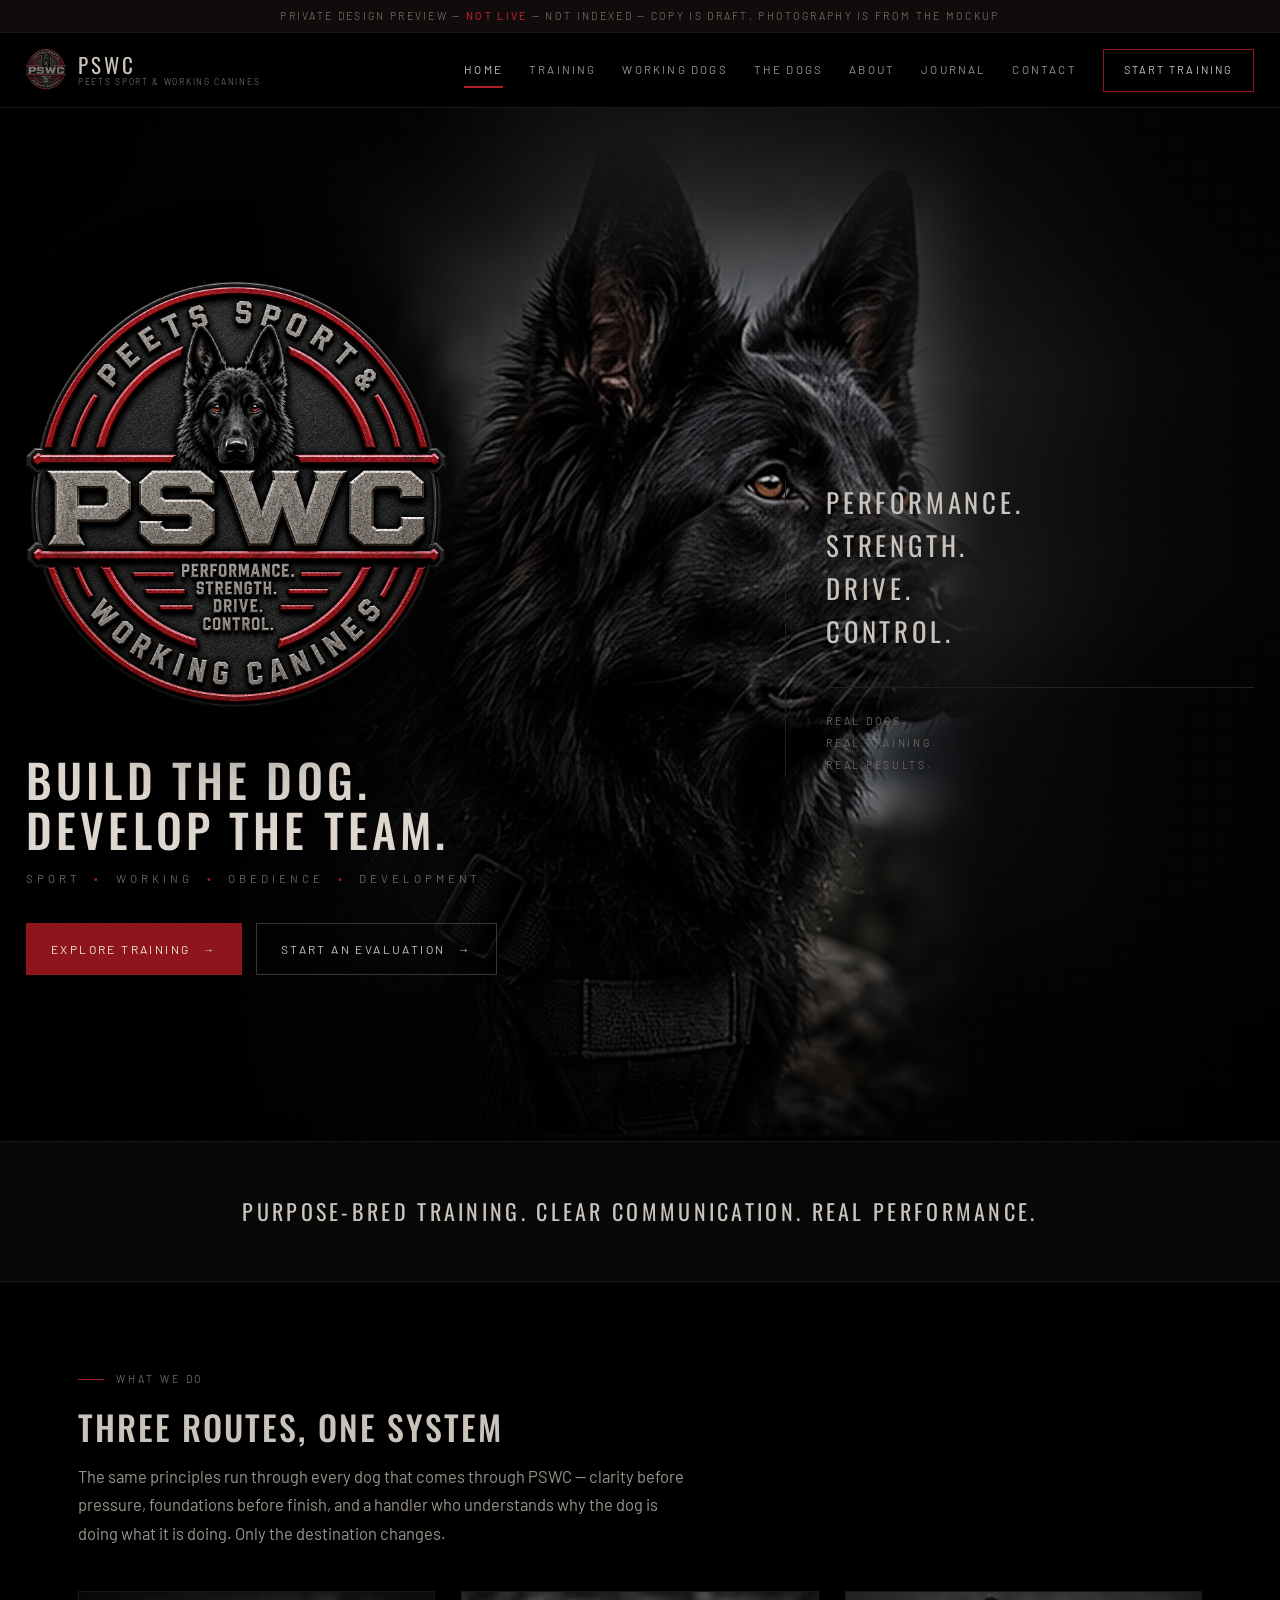
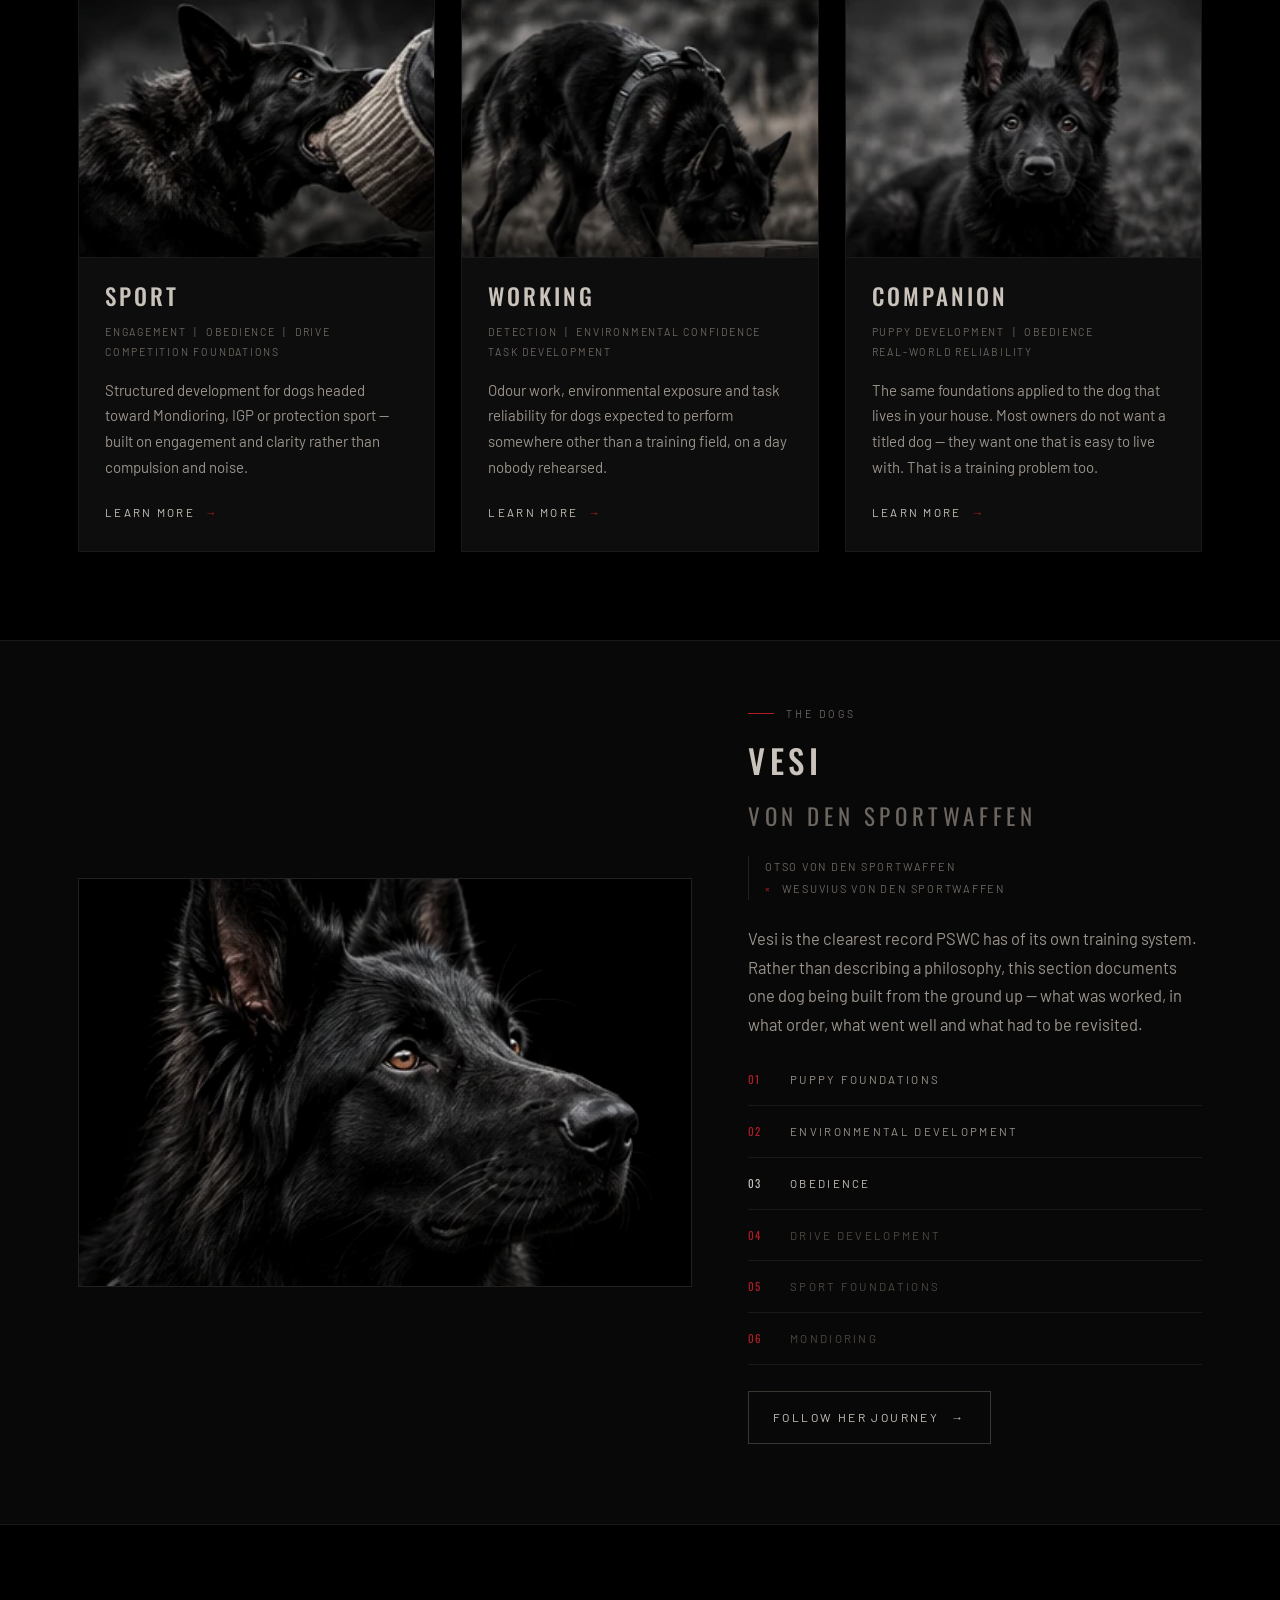
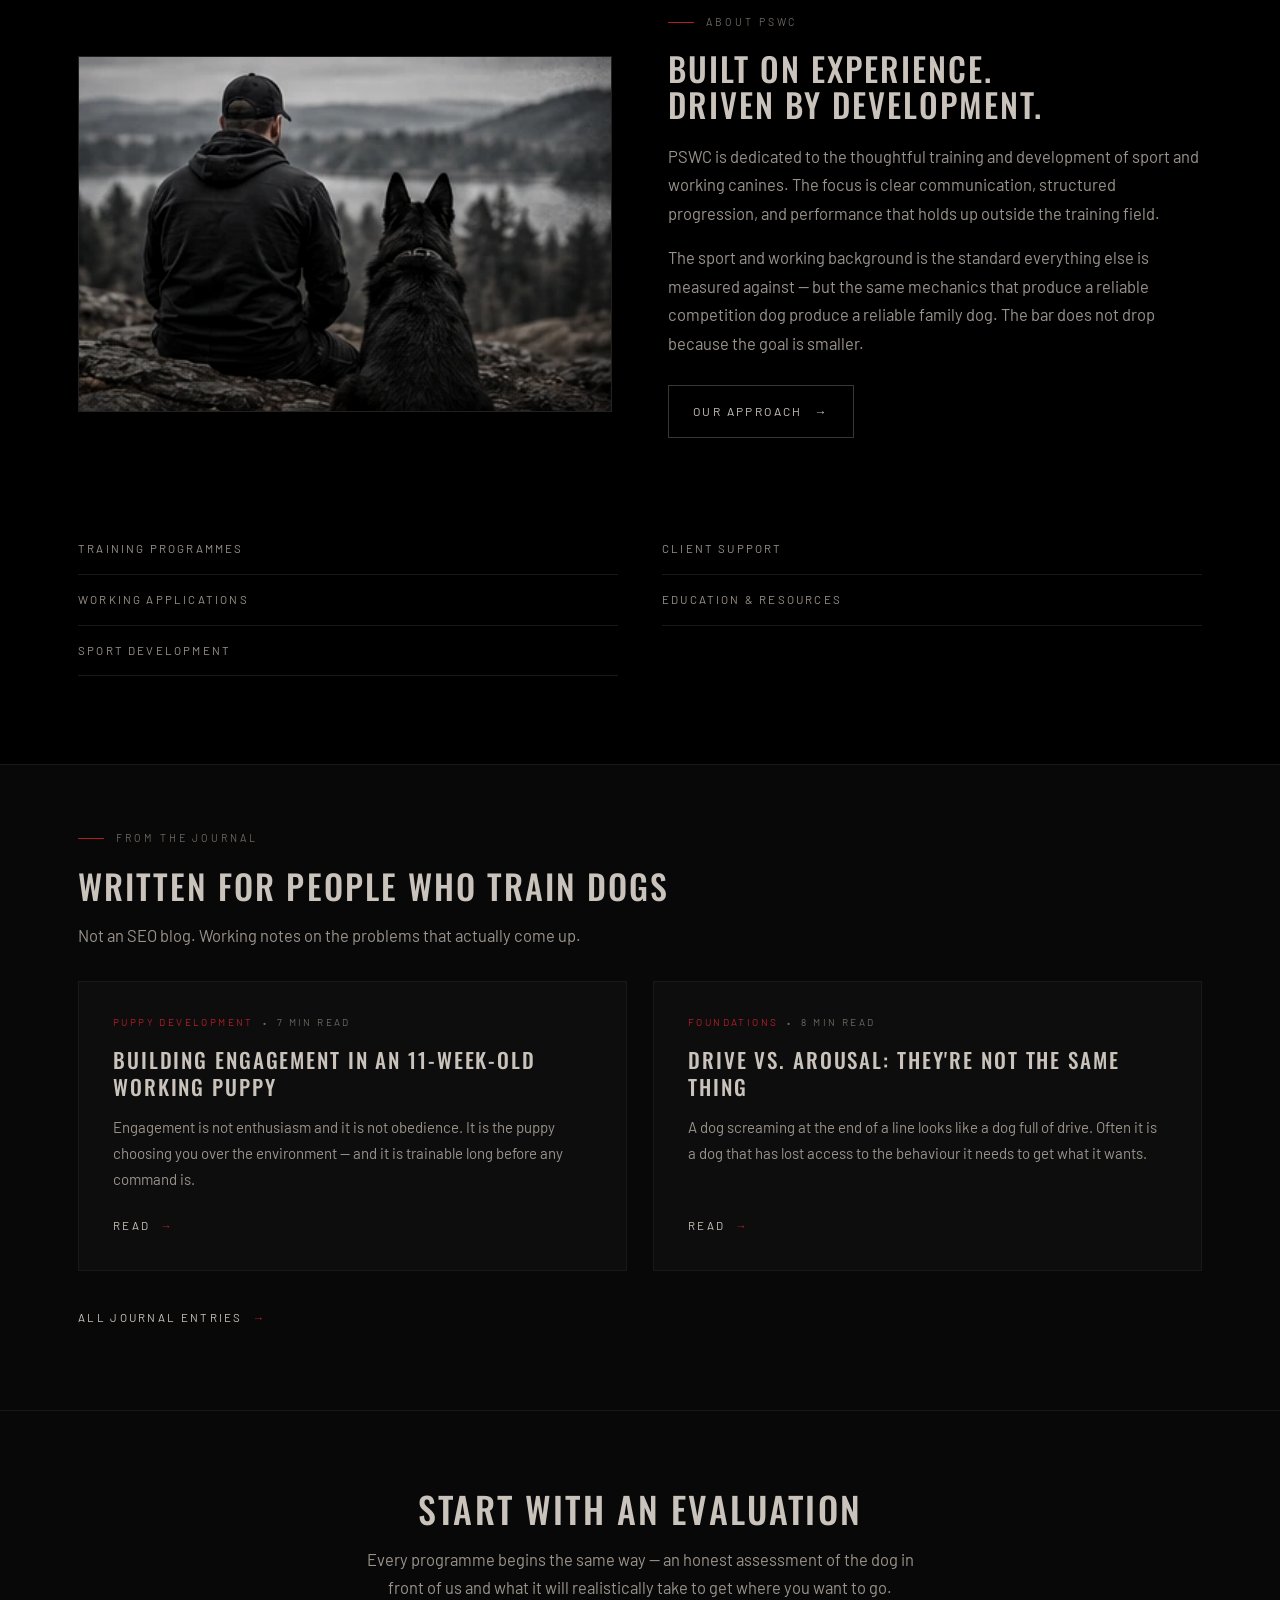
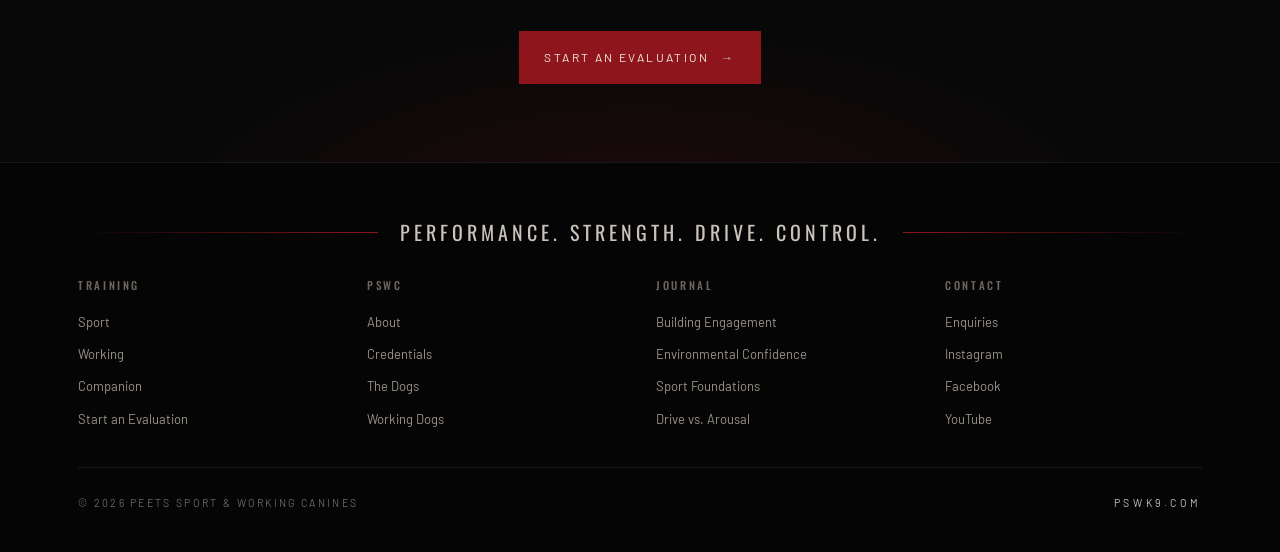
==== commit 604bf564: "PSWC preview: darken the hero scrim behind the right-hand type Co-Authored-By: Claude Opus 5 <norepl" ====
--- a/pswc/index.html
+++ b/pswc/index.html
@@ -26,7 +26,7 @@
 <link rel="preconnect" href="https://fonts.googleapis.com">
 <link rel="preconnect" href="https://fonts.gstatic.com" crossorigin>
 <link href="https://fonts.googleapis.com/css2?family=Oswald:wght@300;400;500;600&family=Barlow:wght@300;400;500;600&display=swap" rel="stylesheet">
-<link rel="stylesheet" href="assets/css/site.css?v=4">
+<link rel="stylesheet" href="assets/css/site.css?v=5">
 </head>
 <body>
 
--- a/pswc/assets/css/site.css
+++ b/pswc/assets/css/site.css
@@ -179,8 +179,9 @@
   position:absolute;inset:0;z-index:1;pointer-events:none;
   background:
     linear-gradient(90deg,
-      rgba(0,0,0,.97) 0%, rgba(0,0,0,.90) 24%, rgba(0,0,0,.62) 40%,
-      rgba(0,0,0,.20) 56%, rgba(0,0,0,.30) 74%, rgba(0,0,0,.72) 92%, rgba(0,0,0,.88) 100%),
+      rgba(0,0,0,.97) 0%, rgba(0,0,0,.90) 24%, rgba(0,0,0,.60) 40%,
+      rgba(0,0,0,.18) 54%, rgba(0,0,0,.22) 66%, rgba(0,0,0,.64) 77%,
+      rgba(0,0,0,.86) 90%, rgba(0,0,0,.92) 100%),
     linear-gradient(180deg, rgba(0,0,0,.62) 0%, rgba(0,0,0,0) 26%, rgba(0,0,0,0) 62%, rgba(0,0,0,.86) 100%);
 }
 .hero-inner{
